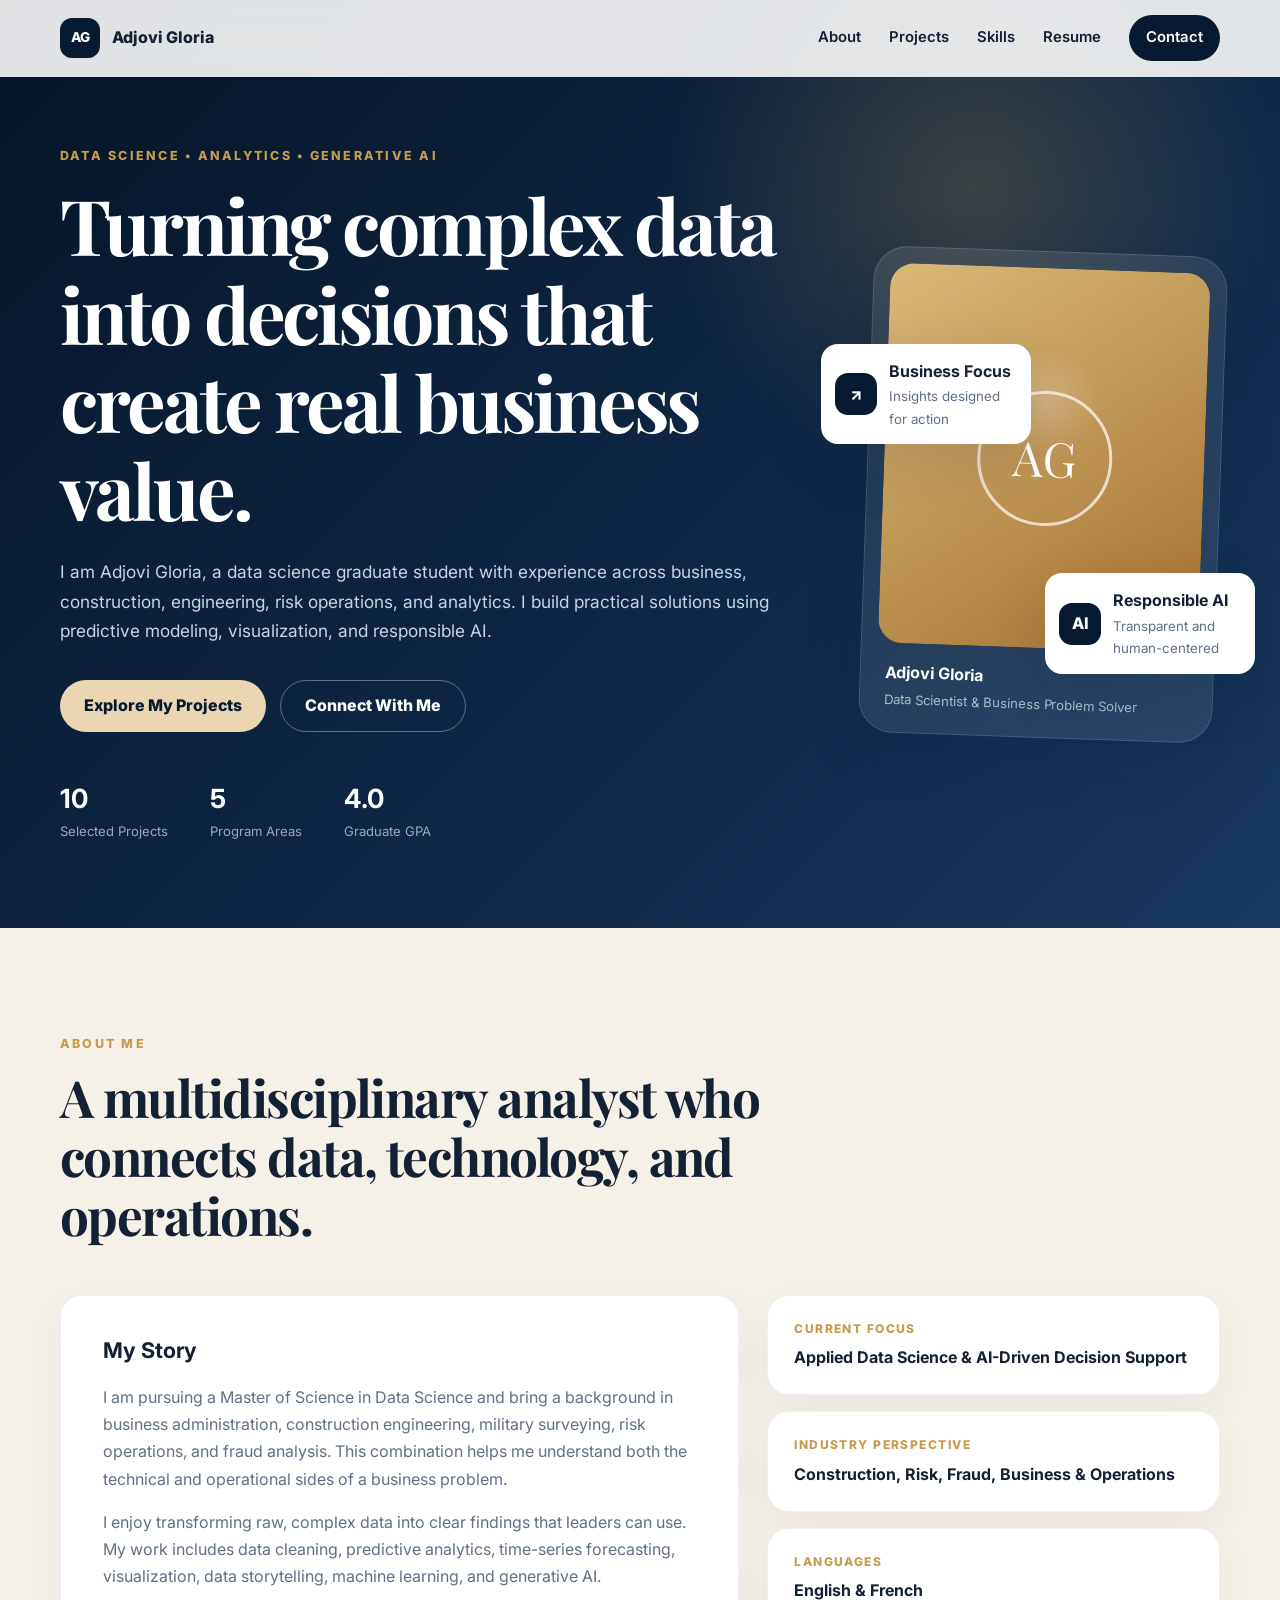
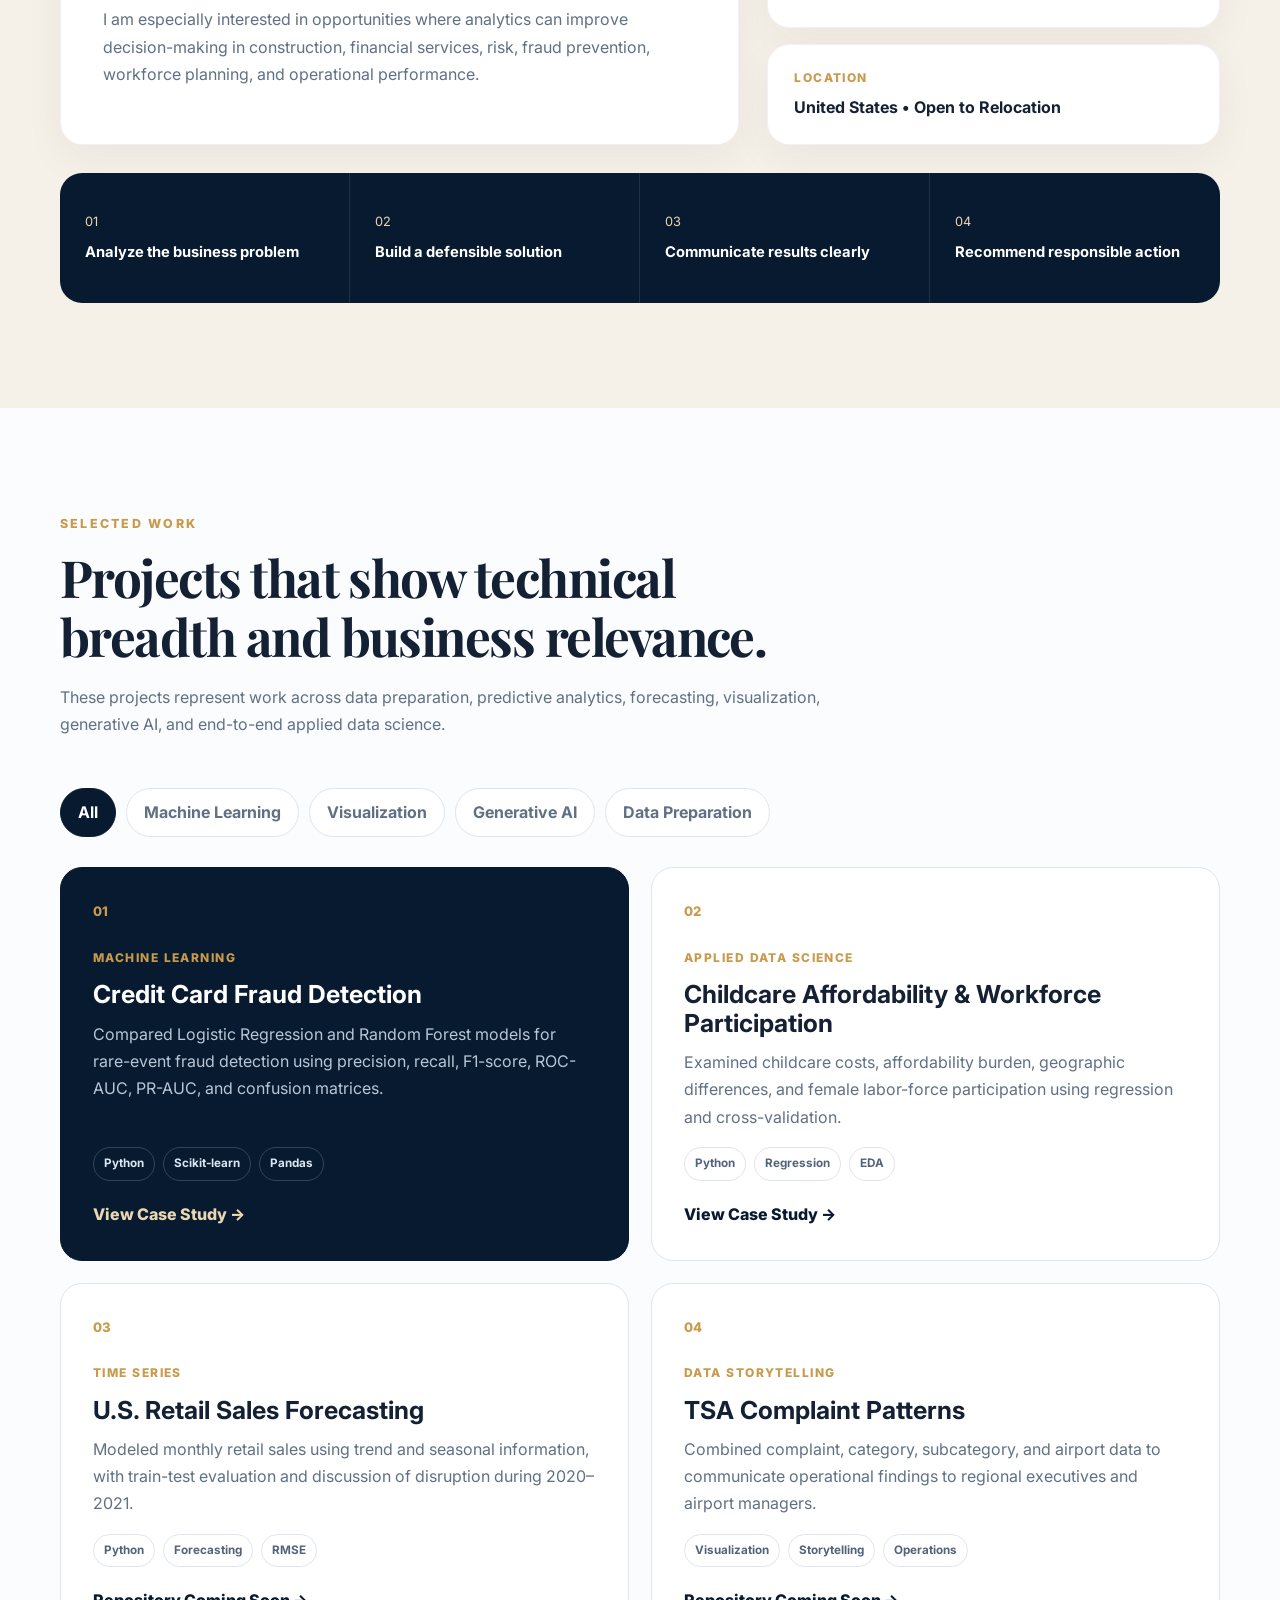
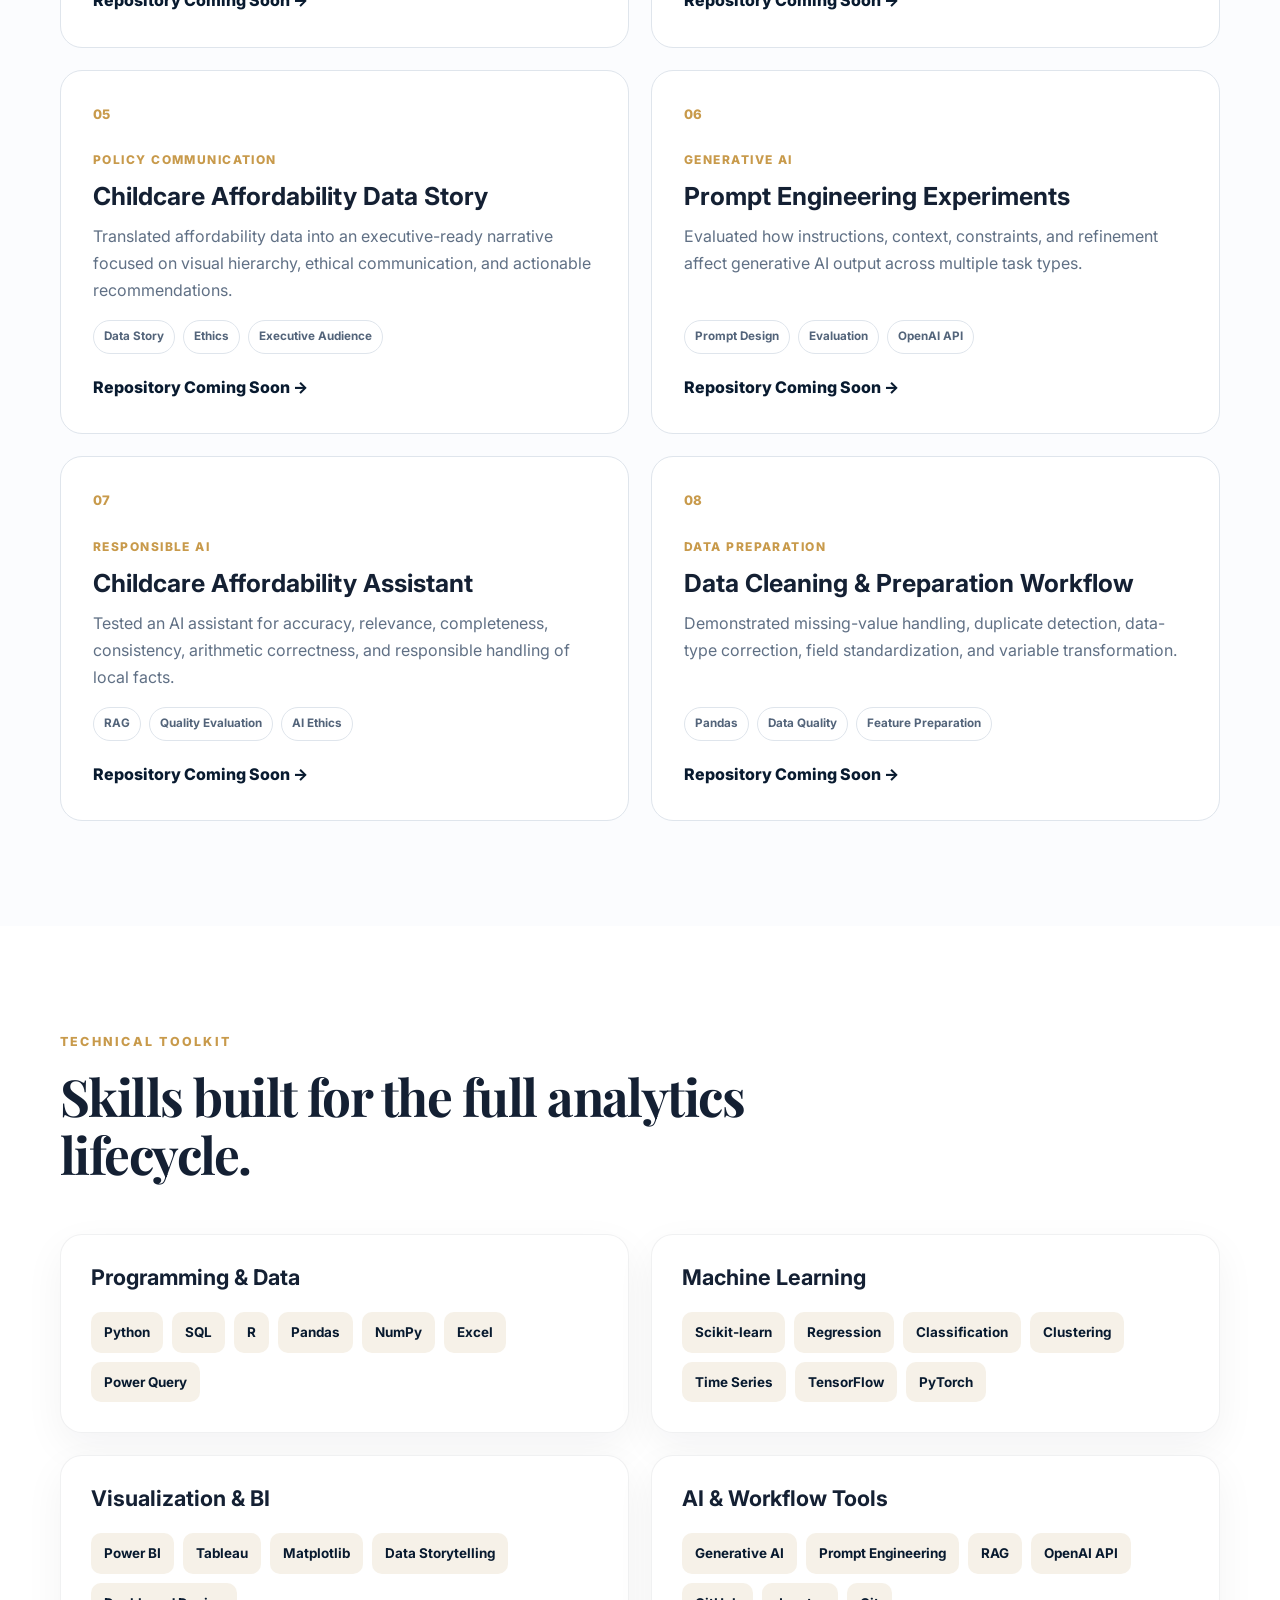
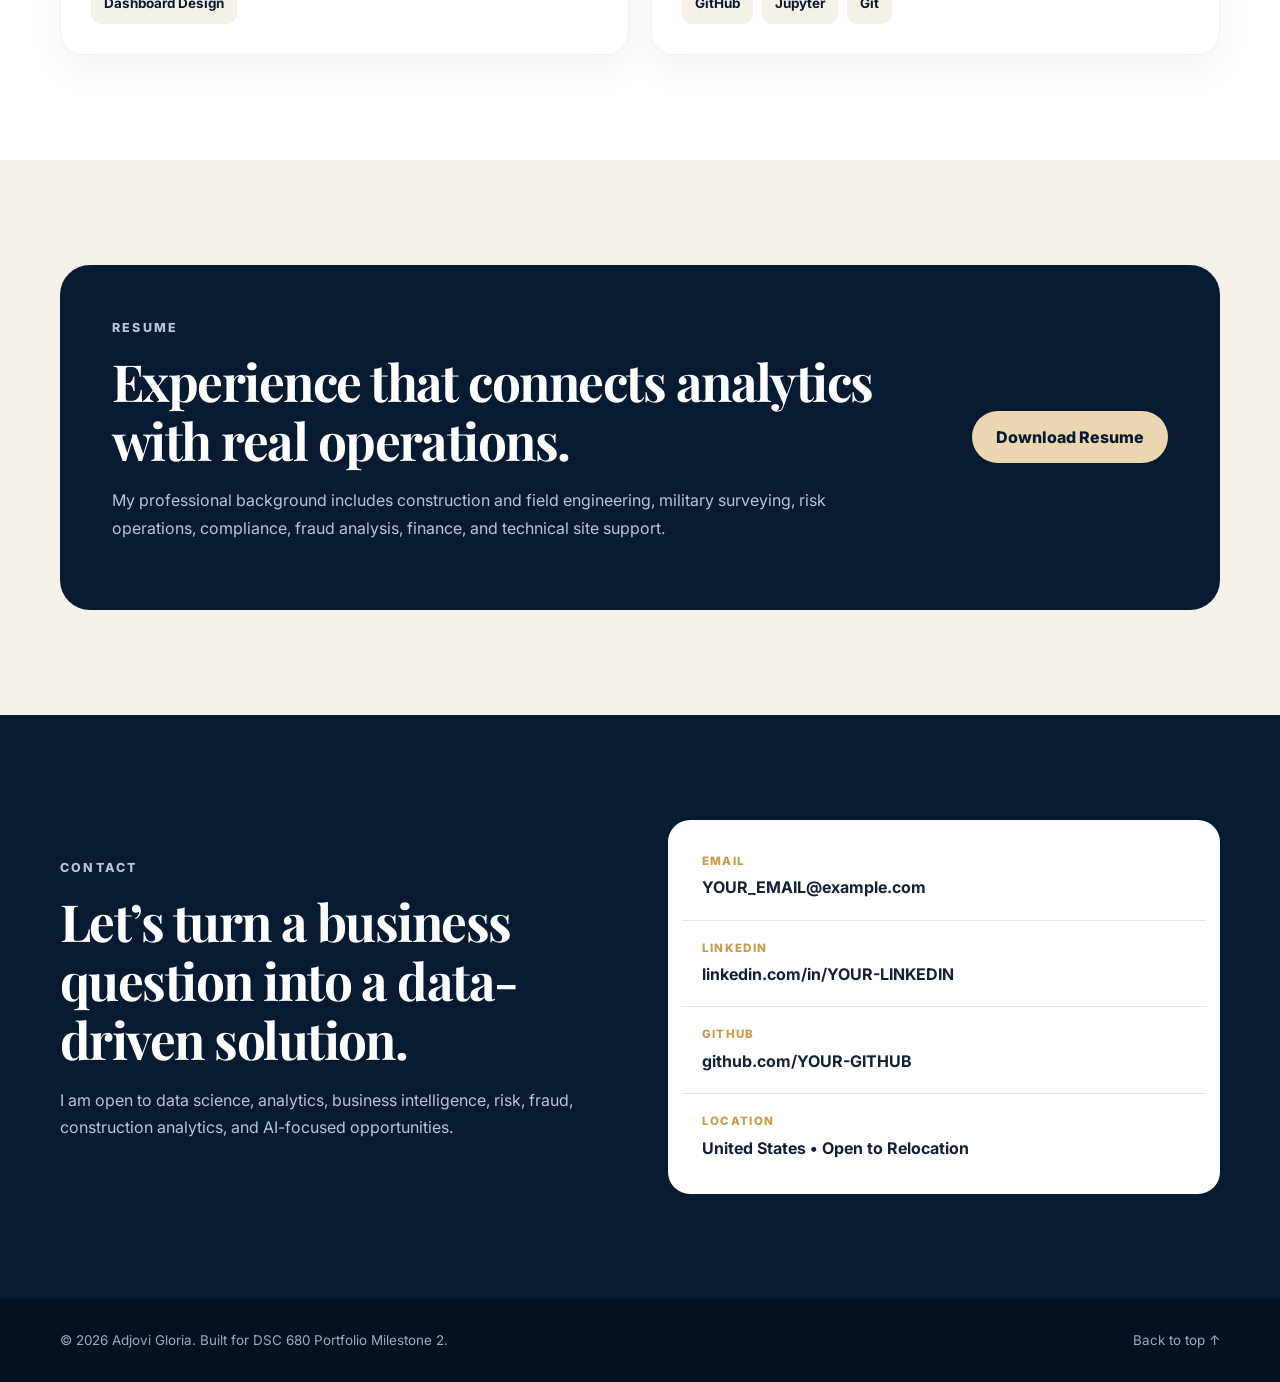
==== index.html @ 6426b91a "Add files via upload" ====
<!DOCTYPE html>
<html lang="en">
<head>
  <meta charset="UTF-8" />
  <meta name="viewport" content="width=device-width, initial-scale=1.0" />
  <meta name="description" content="Adjovi Gloria's data science portfolio featuring predictive analytics, visualization, generative AI, and business-focused data projects." />
  <title>Adjovi Gloria | Data Science Portfolio</title>
  <link rel="preconnect" href="https://fonts.googleapis.com">
  <link rel="preconnect" href="https://fonts.gstatic.com" crossorigin>
  <link href="https://fonts.googleapis.com/css2?family=Inter:wght@400;500;600;700;800&family=Playfair+Display:wght@700&display=swap" rel="stylesheet">
  <link rel="stylesheet" href="style.css" />
</head>
<body>
  <header class="site-header">
    <nav class="nav container" aria-label="Main navigation">
      <a class="brand" href="#home" aria-label="Go to home">
        <span class="brand-mark">AG</span>
        <span>Adjovi Gloria</span>
      </a>

      <button class="menu-toggle" aria-label="Open navigation menu" aria-expanded="false">
        <span></span><span></span><span></span>
      </button>

      <div class="nav-links">
        <a href="#about">About</a>
        <a href="#projects">Projects</a>
        <a href="#skills">Skills</a>
        <a href="#resume">Resume</a>
        <a href="#contact" class="nav-cta">Contact</a>
      </div>
    </nav>
  </header>

  <main>
    <section id="home" class="hero">
      <div class="hero-grid container">
        <div class="hero-copy reveal">
          <p class="eyebrow">DATA SCIENCE • ANALYTICS • GENERATIVE AI</p>
          <h1>Turning complex data into decisions that create real business value.</h1>
          <p class="hero-text">
            I am Adjovi Gloria, a data science graduate student with experience across
            business, construction, engineering, risk operations, and analytics. I build
            practical solutions using predictive modeling, visualization, and responsible AI.
          </p>
          <div class="hero-actions">
            <a class="button primary" href="#projects">Explore My Projects</a>
            <a class="button secondary" href="#contact">Connect With Me</a>
          </div>
          <div class="hero-stats" aria-label="Portfolio highlights">
            <div><strong>10</strong><span>Selected Projects</span></div>
            <div><strong>5</strong><span>Program Areas</span></div>
            <div><strong>4.0</strong><span>Graduate GPA</span></div>
          </div>
        </div>

        <div class="hero-visual reveal">
          <div class="portrait-card">
            <div class="portrait-placeholder" role="img" aria-label="Professional portrait placeholder for Adjovi Gloria">
              <span>AG</span>
            </div>
            <div class="portrait-label">
              <strong>Adjovi Gloria</strong>
              <span>Data Scientist & Business Problem Solver</span>
            </div>
          </div>
          <div class="floating-card card-one">
            <span class="mini-icon">↗</span>
            <div><strong>Business Focus</strong><small>Insights designed for action</small></div>
          </div>
          <div class="floating-card card-two">
            <span class="mini-icon">AI</span>
            <div><strong>Responsible AI</strong><small>Transparent and human-centered</small></div>
          </div>
        </div>
      </div>
    </section>

    <section id="about" class="section about-section">
      <div class="container">
        <div class="section-heading reveal">
          <p class="eyebrow">ABOUT ME</p>
          <h2>A multidisciplinary analyst who connects data, technology, and operations.</h2>
        </div>

        <div class="about-grid">
          <article class="about-card reveal">
            <h3>My Story</h3>
            <p>
              I am pursuing a Master of Science in Data Science and bring a background in
              business administration, construction engineering, military surveying, risk
              operations, and fraud analysis. This combination helps me understand both the
              technical and operational sides of a business problem.
            </p>
            <p>
              I enjoy transforming raw, complex data into clear findings that leaders can use.
              My work includes data cleaning, predictive analytics, time-series forecasting,
              visualization, data storytelling, machine learning, and generative AI.
            </p>
            <p>
              I am especially interested in opportunities where analytics can improve
              decision-making in construction, financial services, risk, fraud prevention,
              workforce planning, and operational performance.
            </p>
          </article>

          <div class="about-side reveal">
            <div class="info-card">
              <span>Current Focus</span>
              <strong>Applied Data Science & AI-Driven Decision Support</strong>
            </div>
            <div class="info-card">
              <span>Industry Perspective</span>
              <strong>Construction, Risk, Fraud, Business & Operations</strong>
            </div>
            <div class="info-card">
              <span>Languages</span>
              <strong>English & French</strong>
            </div>
            <div class="info-card">
              <span>Location</span>
              <strong>United States • Open to Relocation</strong>
            </div>
          </div>
        </div>

        <div class="value-strip reveal">
          <div><span>01</span><strong>Analyze the business problem</strong></div>
          <div><span>02</span><strong>Build a defensible solution</strong></div>
          <div><span>03</span><strong>Communicate results clearly</strong></div>
          <div><span>04</span><strong>Recommend responsible action</strong></div>
        </div>
      </div>
    </section>

    <section id="projects" class="section projects-section">
      <div class="container">
        <div class="section-heading reveal">
          <p class="eyebrow">SELECTED WORK</p>
          <h2>Projects that show technical breadth and business relevance.</h2>
          <p>
            These projects represent work across data preparation, predictive analytics,
            forecasting, visualization, generative AI, and end-to-end applied data science.
          </p>
        </div>

        <div class="filter-row reveal" role="group" aria-label="Project filters">
          <button class="filter active" data-filter="all">All</button>
          <button class="filter" data-filter="machine-learning">Machine Learning</button>
          <button class="filter" data-filter="visualization">Visualization</button>
          <button class="filter" data-filter="ai">Generative AI</button>
          <button class="filter" data-filter="data-prep">Data Preparation</button>
        </div>

        <div class="project-grid">
          <article class="project-card featured reveal" data-category="machine-learning">
            <div class="project-number">01</div>
            <div class="project-content">
              <span class="project-tag">Machine Learning</span>
              <h3>Credit Card Fraud Detection</h3>
              <p>
                Compared Logistic Regression and Random Forest models for rare-event fraud
                detection using precision, recall, F1-score, ROC-AUC, PR-AUC, and confusion matrices.
              </p>
              <div class="tech-list"><span>Python</span><span>Scikit-learn</span><span>Pandas</span></div>
              <a href="projects/fraud-detection.html">View Case Study <span>→</span></a>
            </div>
          </article>

          <article class="project-card reveal" data-category="machine-learning visualization">
            <div class="project-number">02</div>
            <div class="project-content">
              <span class="project-tag">Applied Data Science</span>
              <h3>Childcare Affordability & Workforce Participation</h3>
              <p>
                Examined childcare costs, affordability burden, geographic differences, and
                female labor-force participation using regression and cross-validation.
              </p>
              <div class="tech-list"><span>Python</span><span>Regression</span><span>EDA</span></div>
              <a href="projects/childcare-affordability.html">View Case Study <span>→</span></a>
            </div>
          </article>

          <article class="project-card reveal" data-category="machine-learning">
            <div class="project-number">03</div>
            <div class="project-content">
              <span class="project-tag">Time Series</span>
              <h3>U.S. Retail Sales Forecasting</h3>
              <p>
                Modeled monthly retail sales using trend and seasonal information, with
                train-test evaluation and discussion of disruption during 2020–2021.
              </p>
              <div class="tech-list"><span>Python</span><span>Forecasting</span><span>RMSE</span></div>
              <a href="#" aria-label="Retail sales forecasting project link placeholder">Repository Coming Soon <span>→</span></a>
            </div>
          </article>

          <article class="project-card reveal" data-category="visualization">
            <div class="project-number">04</div>
            <div class="project-content">
              <span class="project-tag">Data Storytelling</span>
              <h3>TSA Complaint Patterns</h3>
              <p>
                Combined complaint, category, subcategory, and airport data to communicate
                operational findings to regional executives and airport managers.
              </p>
              <div class="tech-list"><span>Visualization</span><span>Storytelling</span><span>Operations</span></div>
              <a href="#" aria-label="TSA complaint project link placeholder">Repository Coming Soon <span>→</span></a>
            </div>
          </article>

          <article class="project-card reveal" data-category="visualization">
            <div class="project-number">05</div>
            <div class="project-content">
              <span class="project-tag">Policy Communication</span>
              <h3>Childcare Affordability Data Story</h3>
              <p>
                Translated affordability data into an executive-ready narrative focused on
                visual hierarchy, ethical communication, and actionable recommendations.
              </p>
              <div class="tech-list"><span>Data Story</span><span>Ethics</span><span>Executive Audience</span></div>
              <a href="#" aria-label="Childcare data story project link placeholder">Repository Coming Soon <span>→</span></a>
            </div>
          </article>

          <article class="project-card reveal" data-category="ai">
            <div class="project-number">06</div>
            <div class="project-content">
              <span class="project-tag">Generative AI</span>
              <h3>Prompt Engineering Experiments</h3>
              <p>
                Evaluated how instructions, context, constraints, and refinement affect
                generative AI output across multiple task types.
              </p>
              <div class="tech-list"><span>Prompt Design</span><span>Evaluation</span><span>OpenAI API</span></div>
              <a href="#" aria-label="Prompt engineering project link placeholder">Repository Coming Soon <span>→</span></a>
            </div>
          </article>

          <article class="project-card reveal" data-category="ai">
            <div class="project-number">07</div>
            <div class="project-content">
              <span class="project-tag">Responsible AI</span>
              <h3>Childcare Affordability Assistant</h3>
              <p>
                Tested an AI assistant for accuracy, relevance, completeness, consistency,
                arithmetic correctness, and responsible handling of local facts.
              </p>
              <div class="tech-list"><span>RAG</span><span>Quality Evaluation</span><span>AI Ethics</span></div>
              <a href="#" aria-label="AI assistant project link placeholder">Repository Coming Soon <span>→</span></a>
            </div>
          </article>

          <article class="project-card reveal" data-category="data-prep">
            <div class="project-number">08</div>
            <div class="project-content">
              <span class="project-tag">Data Preparation</span>
              <h3>Data Cleaning & Preparation Workflow</h3>
              <p>
                Demonstrated missing-value handling, duplicate detection, data-type correction,
                field standardization, and variable transformation.
              </p>
              <div class="tech-list"><span>Pandas</span><span>Data Quality</span><span>Feature Preparation</span></div>
              <a href="#" aria-label="Data cleaning project link placeholder">Repository Coming Soon <span>→</span></a>
            </div>
          </article>
        </div>
      </div>
    </section>

    <section id="skills" class="section skills-section">
      <div class="container">
        <div class="section-heading reveal">
          <p class="eyebrow">TECHNICAL TOOLKIT</p>
          <h2>Skills built for the full analytics lifecycle.</h2>
        </div>

        <div class="skills-grid">
          <article class="skill-card reveal">
            <h3>Programming & Data</h3>
            <div class="skill-tags">
              <span>Python</span><span>SQL</span><span>R</span><span>Pandas</span>
              <span>NumPy</span><span>Excel</span><span>Power Query</span>
            </div>
          </article>
          <article class="skill-card reveal">
            <h3>Machine Learning</h3>
            <div class="skill-tags">
              <span>Scikit-learn</span><span>Regression</span><span>Classification</span>
              <span>Clustering</span><span>Time Series</span><span>TensorFlow</span><span>PyTorch</span>
            </div>
          </article>
          <article class="skill-card reveal">
            <h3>Visualization & BI</h3>
            <div class="skill-tags">
              <span>Power BI</span><span>Tableau</span><span>Matplotlib</span>
              <span>Data Storytelling</span><span>Dashboard Design</span>
            </div>
          </article>
          <article class="skill-card reveal">
            <h3>AI & Workflow Tools</h3>
            <div class="skill-tags">
              <span>Generative AI</span><span>Prompt Engineering</span><span>RAG</span>
              <span>OpenAI API</span><span>GitHub</span><span>Jupyter</span><span>Git</span>
            </div>
          </article>
        </div>
      </div>
    </section>

    <section id="resume" class="section resume-section">
      <div class="container resume-box reveal">
        <div>
          <p class="eyebrow">RESUME</p>
          <h2>Experience that connects analytics with real operations.</h2>
          <p>
            My professional background includes construction and field engineering, military
            surveying, risk operations, compliance, fraud analysis, finance, and technical site support.
          </p>
        </div>
        <a class="button primary" href="assets/Adjovi-Gloria-Resume.pdf" download>
          Download Resume
        </a>
      </div>
    </section>

    <section id="contact" class="section contact-section">
      <div class="container contact-grid">
        <div class="contact-copy reveal">
          <p class="eyebrow">CONTACT</p>
          <h2>Let’s turn a business question into a data-driven solution.</h2>
          <p>
            I am open to data science, analytics, business intelligence, risk, fraud,
            construction analytics, and AI-focused opportunities.
          </p>
        </div>

        <div class="contact-card reveal">
          <a href="mailto:YOUR_EMAIL@example.com">
            <span>Email</span>
            <strong>YOUR_EMAIL@example.com</strong>
          </a>
          <a href="https://www.linkedin.com/in/YOUR-LINKEDIN" target="_blank" rel="noopener">
            <span>LinkedIn</span>
            <strong>linkedin.com/in/YOUR-LINKEDIN</strong>
          </a>
          <a href="https://github.com/YOUR-GITHUB" target="_blank" rel="noopener">
            <span>GitHub</span>
            <strong>github.com/YOUR-GITHUB</strong>
          </a>
          <div>
            <span>Location</span>
            <strong>United States • Open to Relocation</strong>
          </div>
        </div>
      </div>
    </section>
  </main>

  <footer>
    <div class="container footer-content">
      <p>© <span id="year"></span> Adjovi Gloria. Built for DSC 680 Portfolio Milestone 2.</p>
      <a href="#home">Back to top ↑</a>
    </div>
  </footer>

  <script src="script.js"></script>
</body>
</html>
---- style.css ----
:root {
  --navy: #081a2f;
  --navy-2: #102b4c;
  --cream: #f6f1e8;
  --white: #ffffff;
  --ink: #142033;
  --muted: #607085;
  --gold: #c89a4b;
  --gold-light: #ead7b2;
  --line: #dfe5ec;
  --shadow: 0 20px 60px rgba(8, 26, 47, 0.12);
  --radius: 22px;
}

* { box-sizing: border-box; }
html { scroll-behavior: smooth; }
body {
  margin: 0;
  font-family: "Inter", sans-serif;
  color: var(--ink);
  background: var(--white);
  line-height: 1.7;
}
a { color: inherit; text-decoration: none; }
button { font: inherit; }
img { max-width: 100%; }
.container { width: min(1160px, calc(100% - 40px)); margin: 0 auto; }
.section { padding: 105px 0; }
.eyebrow {
  margin: 0 0 14px;
  color: var(--gold);
  font-size: .78rem;
  font-weight: 800;
  letter-spacing: .18em;
}
h1, h2, h3 { margin-top: 0; line-height: 1.15; }
h1 {
  max-width: 850px;
  margin-bottom: 24px;
  font-family: "Playfair Display", serif;
  font-size: clamp(3rem, 6vw, 5.4rem);
  letter-spacing: -.04em;
}
h2 {
  max-width: 800px;
  margin-bottom: 18px;
  font-family: "Playfair Display", serif;
  font-size: clamp(2.25rem, 4vw, 3.75rem);
  letter-spacing: -.03em;
}
h3 { font-size: 1.35rem; }
p { color: var(--muted); }
.site-header {
  position: fixed;
  z-index: 100;
  top: 0;
  width: 100%;
  background: rgba(255,255,255,.88);
  border-bottom: 1px solid rgba(223,229,236,.75);
  backdrop-filter: blur(16px);
}
.nav { min-height: 76px; display: flex; align-items: center; justify-content: space-between; }
.brand { display: flex; align-items: center; gap: 12px; font-weight: 800; }
.brand-mark {
  display: grid; place-items: center; width: 40px; height: 40px;
  color: white; background: var(--navy); border-radius: 12px; font-size: .85rem;
}
.nav-links { display: flex; align-items: center; gap: 28px; font-weight: 600; font-size: .93rem; }
.nav-links a:hover { color: var(--gold); }
.nav-cta { padding: 10px 17px; color: white !important; background: var(--navy); border-radius: 999px; }
.menu-toggle { display: none; border: 0; background: transparent; cursor: pointer; }
.menu-toggle span { display:block; width:24px; height:2px; margin:5px; background:var(--navy); }

.hero {
  min-height: 100vh;
  padding: 145px 0 85px;
  color: white;
  background:
    radial-gradient(circle at 76% 20%, rgba(200,154,75,.24), transparent 25%),
    linear-gradient(135deg, #061527 0%, #102b4c 70%, #19395f 100%);
  display: flex; align-items: center; overflow: hidden;
}
.hero-grid { display: grid; grid-template-columns: 1.35fr .65fr; gap: 70px; align-items: center; }
.hero h1 { color: white; }
.hero-text { max-width: 720px; color: #c9d4e3; font-size: 1.08rem; }
.hero-actions { display: flex; gap: 14px; margin: 34px 0 44px; flex-wrap: wrap; }
.button {
  display: inline-flex; align-items: center; justify-content: center;
  min-height: 52px; padding: 0 24px; border-radius: 999px; font-weight: 800;
  transition: transform .2s ease, box-shadow .2s ease;
}
.button:hover { transform: translateY(-2px); box-shadow: 0 12px 30px rgba(0,0,0,.18); }
.button.primary { color: var(--navy); background: var(--gold-light); }
.button.secondary { color: white; border: 1px solid rgba(255,255,255,.34); }
.hero-stats { display: flex; gap: 42px; flex-wrap: wrap; }
.hero-stats div { display: grid; }
.hero-stats strong { font-size: 1.65rem; color: white; }
.hero-stats span { color: #98a9bd; font-size: .82rem; }
.hero-visual { position: relative; min-height: 490px; display: grid; place-items: center; }
.portrait-card {
  width: min(370px, 100%); padding: 16px; background: rgba(255,255,255,.09);
  border: 1px solid rgba(255,255,255,.14); border-radius: 34px; box-shadow: var(--shadow);
  transform: rotate(2deg);
}
.portrait-placeholder {
  height: 380px; display: grid; place-items: center; border-radius: 24px;
  background:
    radial-gradient(circle at 50% 35%, rgba(255,255,255,.22), transparent 18%),
    linear-gradient(145deg, #d9b977, #a47131);
}
.portrait-placeholder span {
  display: grid; place-items: center; width: 135px; height: 135px;
  border: 3px solid rgba(255,255,255,.7); border-radius: 50%;
  font-family: "Playfair Display"; font-size: 3rem; color: white;
}
.portrait-label { display: grid; gap: 2px; padding: 16px 8px 5px; }
.portrait-label span { color: #aebdce; font-size: .82rem; }
.floating-card {
  position: absolute; display: flex; gap: 12px; align-items: center;
  width: 210px; padding: 14px; color: var(--ink); background: white; border-radius: 17px;
  box-shadow: var(--shadow);
}
.floating-card div { display: grid; }
.floating-card small { color: var(--muted); }
.mini-icon {
  display: grid; place-items: center; min-width: 42px; height: 42px;
  color: white; background: var(--navy); border-radius: 13px; font-weight: 800;
}
.card-one { left: -45px; top: 95px; }
.card-two { right: -35px; bottom: 65px; }

.section-heading { margin-bottom: 50px; }
.section-heading > p:last-child { max-width: 760px; }
.about-section { background: var(--cream); }
.about-grid { display: grid; grid-template-columns: 1.2fr .8fr; gap: 28px; }
.about-card, .info-card, .skill-card {
  background: white; border: 1px solid rgba(8,26,47,.06); border-radius: var(--radius); box-shadow: 0 14px 40px rgba(8,26,47,.05);
}
.about-card { padding: 42px; }
.about-card p:last-child { margin-bottom: 0; }
.about-side { display: grid; gap: 16px; }
.info-card { padding: 23px 26px; display: grid; gap: 5px; }
.info-card span { color: var(--gold); font-size: .75rem; font-weight: 800; letter-spacing: .12em; text-transform: uppercase; }
.value-strip {
  margin-top: 28px; display: grid; grid-template-columns: repeat(4,1fr);
  overflow: hidden; background: var(--navy); border-radius: var(--radius);
}
.value-strip div { min-height: 130px; padding: 25px; display: grid; align-content: center; gap: 8px; border-right: 1px solid rgba(255,255,255,.1); }
.value-strip div:last-child { border: 0; }
.value-strip span { color: var(--gold-light); font-size: .8rem; }
.value-strip strong { color: white; font-size: .92rem; }

.projects-section { background: #fbfcfe; }
.filter-row { display: flex; gap: 10px; flex-wrap: wrap; margin-bottom: 30px; }
.filter {
  padding: 10px 17px; color: var(--muted); background: white; border: 1px solid var(--line);
  border-radius: 999px; cursor: pointer; font-weight: 700;
}
.filter.active, .filter:hover { color: white; background: var(--navy); border-color: var(--navy); }
.project-grid { display: grid; grid-template-columns: repeat(2,1fr); gap: 22px; }
.project-card {
  min-height: 345px; padding: 32px; display: flex; flex-direction: column;
  background: white; border: 1px solid var(--line); border-radius: var(--radius);
  transition: transform .25s ease, box-shadow .25s ease;
}
.project-card:hover { transform: translateY(-6px); box-shadow: var(--shadow); }
.project-card.featured { color: white; background: var(--navy); border-color: var(--navy); }
.project-card.featured p { color: #b9c6d7; }
.project-card.featured .tech-list span { color: #dbe6f2; border-color: rgba(255,255,255,.18); }
.project-card.featured a { color: var(--gold-light); }
.project-number { margin-bottom: 25px; color: var(--gold); font-weight: 800; font-size: .82rem; }
.project-content { height: 100%; display: flex; flex-direction: column; }
.project-tag { color: var(--gold); font-size: .75rem; font-weight: 800; letter-spacing: .12em; text-transform: uppercase; }
.project-card h3 { margin: 12px 0 12px; font-size: 1.55rem; }
.project-card p { margin-top: 0; }
.tech-list { display: flex; gap: 8px; flex-wrap: wrap; margin: auto 0 20px; }
.tech-list span { padding: 6px 10px; color: #53647a; border: 1px solid var(--line); border-radius: 999px; font-size: .73rem; font-weight: 700; }
.project-card a { color: var(--navy); font-weight: 800; }
.project-card[hidden] { display: none; }

.skills-section { background: white; }
.skills-grid { display: grid; grid-template-columns: repeat(2,1fr); gap: 22px; }
.skill-card { padding: 30px; }
.skill-tags { display: flex; flex-wrap: wrap; gap: 9px; }
.skill-tags span { padding: 9px 13px; color: var(--navy); background: var(--cream); border-radius: 10px; font-size: .84rem; font-weight: 700; }

.resume-section { background: var(--cream); }
.resume-box {
  padding: 52px; display: grid; grid-template-columns: 1fr auto; gap: 35px;
  align-items: center; color: white; background: var(--navy); border-radius: 30px;
}
.resume-box h2 { color: white; }
.resume-box p { max-width: 750px; color: #b8c5d4; }
.resume-box .button { white-space: nowrap; }

.contact-section { background: var(--navy); }
.contact-grid { display: grid; grid-template-columns: 1fr 1fr; gap: 55px; align-items: center; }
.contact-copy h2 { color: white; }
.contact-copy p { color: #b8c5d4; }
.contact-card { padding: 14px; background: white; border-radius: var(--radius); }
.contact-card a, .contact-card > div {
  padding: 18px 20px; display: grid; gap: 3px; border-bottom: 1px solid var(--line);
}
.contact-card > *:last-child { border-bottom: 0; }
.contact-card span { color: var(--gold); font-size: .72rem; font-weight: 800; letter-spacing: .12em; text-transform: uppercase; }
.contact-card strong { overflow-wrap: anywhere; }
.contact-card a:hover { background: #f7f9fc; border-radius: 12px; }

footer { padding: 30px 0; background: #051120; }
.footer-content { display: flex; justify-content: space-between; gap: 20px; align-items: center; }
footer p, footer a { margin: 0; color: #9cabbc; font-size: .84rem; }

.reveal { opacity: 0; transform: translateY(20px); transition: opacity .6s ease, transform .6s ease; }
.reveal.visible { opacity: 1; transform: translateY(0); }

@media (max-width: 900px) {
  .menu-toggle { display: block; }
  .nav-links {
    position: absolute; top: 76px; left: 20px; right: 20px; padding: 20px;
    display: none; flex-direction: column; align-items: stretch;
    background: white; border: 1px solid var(--line); border-radius: 18px; box-shadow: var(--shadow);
  }
  .nav-links.open { display: flex; }
  .hero-grid, .about-grid, .contact-grid, .resume-box { grid-template-columns: 1fr; }
  .hero { padding-top: 130px; }
  .hero-visual { min-height: 430px; }
  .project-grid, .skills-grid { grid-template-columns: 1fr; }
  .value-strip { grid-template-columns: repeat(2,1fr); }
  .resume-box { text-align: left; }
  .resume-box .button { justify-self: start; }
}

@media (max-width: 560px) {
  .container { width: min(100% - 28px, 1160px); }
  .section { padding: 78px 0; }
  h1 { font-size: 2.75rem; }
  h2 { font-size: 2.25rem; }
  .hero-stats { gap: 22px; }
  .hero-visual { min-height: 370px; }
  .portrait-placeholder { height: 300px; }
  .floating-card { width: 185px; padding: 10px; font-size: .82rem; }
  .card-one { left: -5px; top: 80px; }
  .card-two { right: -3px; bottom: 30px; }
  .value-strip { grid-template-columns: 1fr; }
  .value-strip div { min-height: 95px; border-right: 0; border-bottom: 1px solid rgba(255,255,255,.1); }
  .about-card, .project-card, .skill-card { padding: 25px; }
  .resume-box { padding: 30px; }
  .footer-content { align-items: flex-start; flex-direction: column; }
}
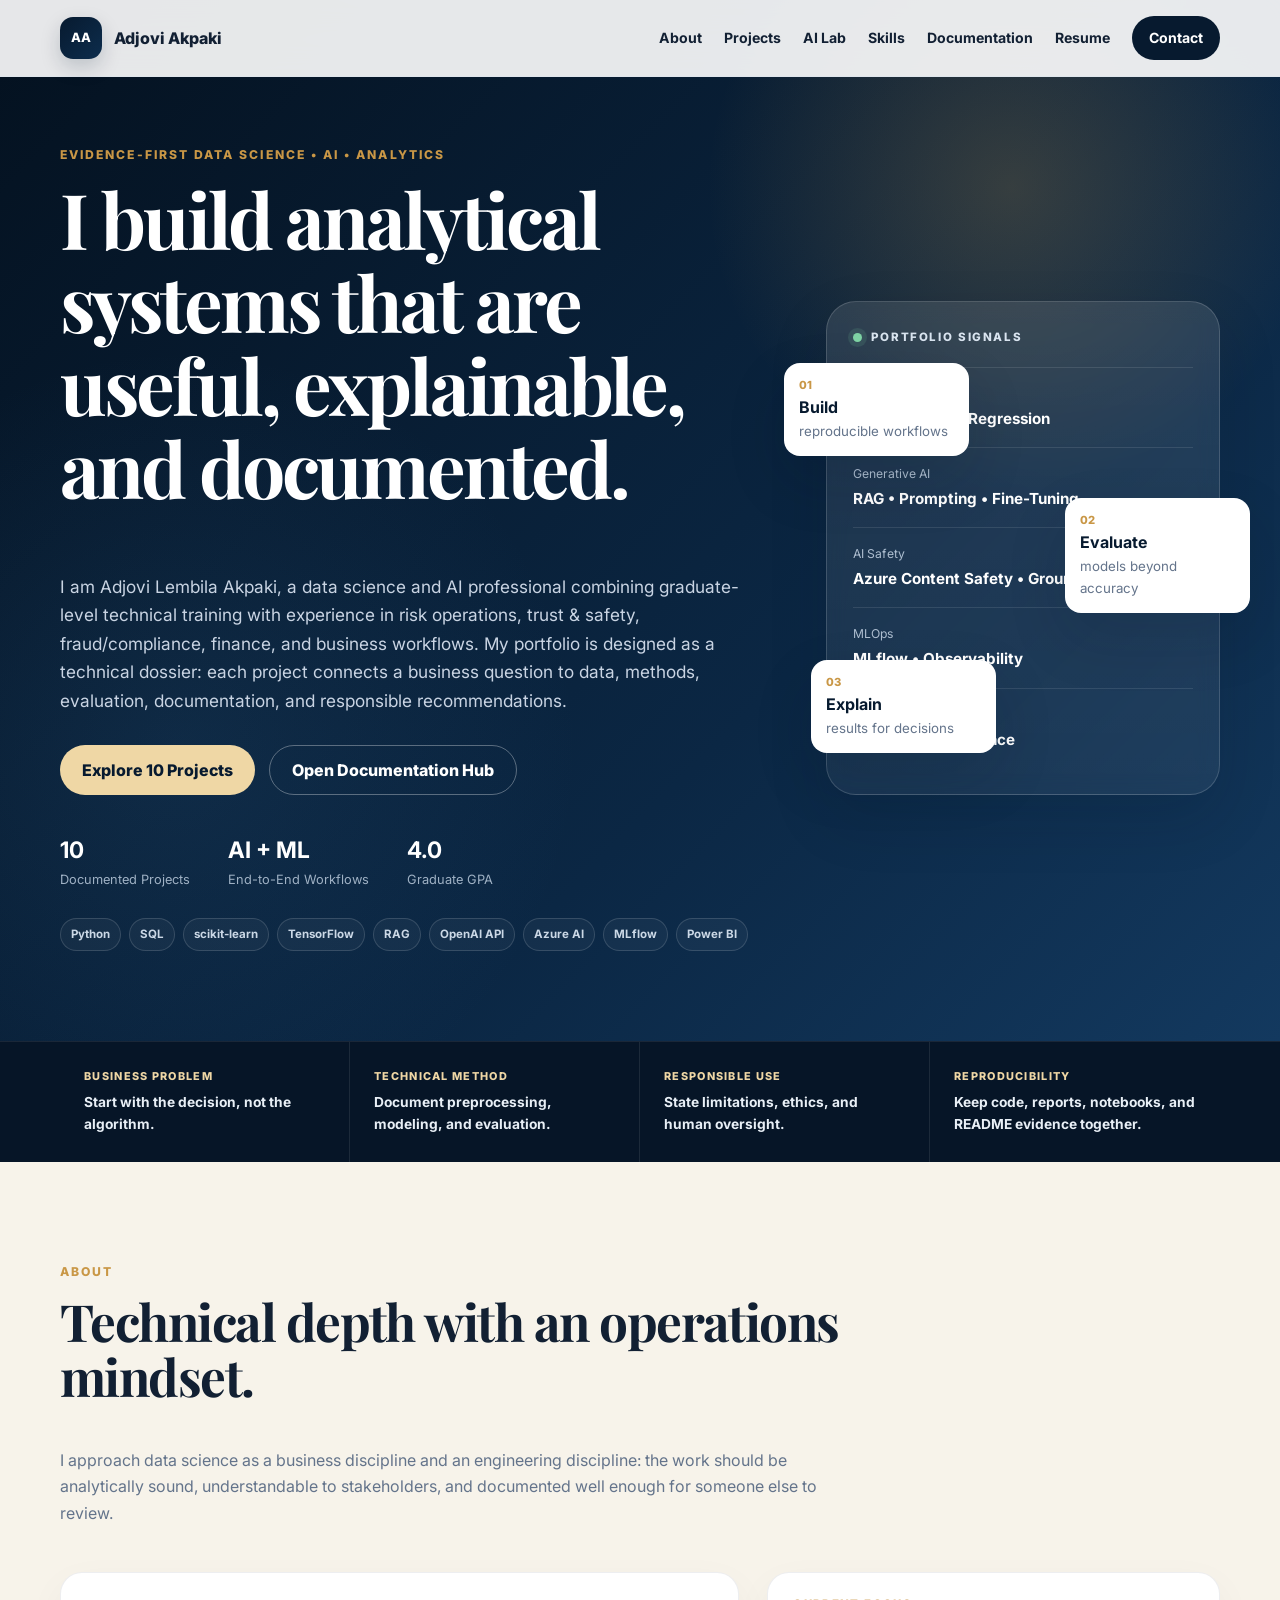
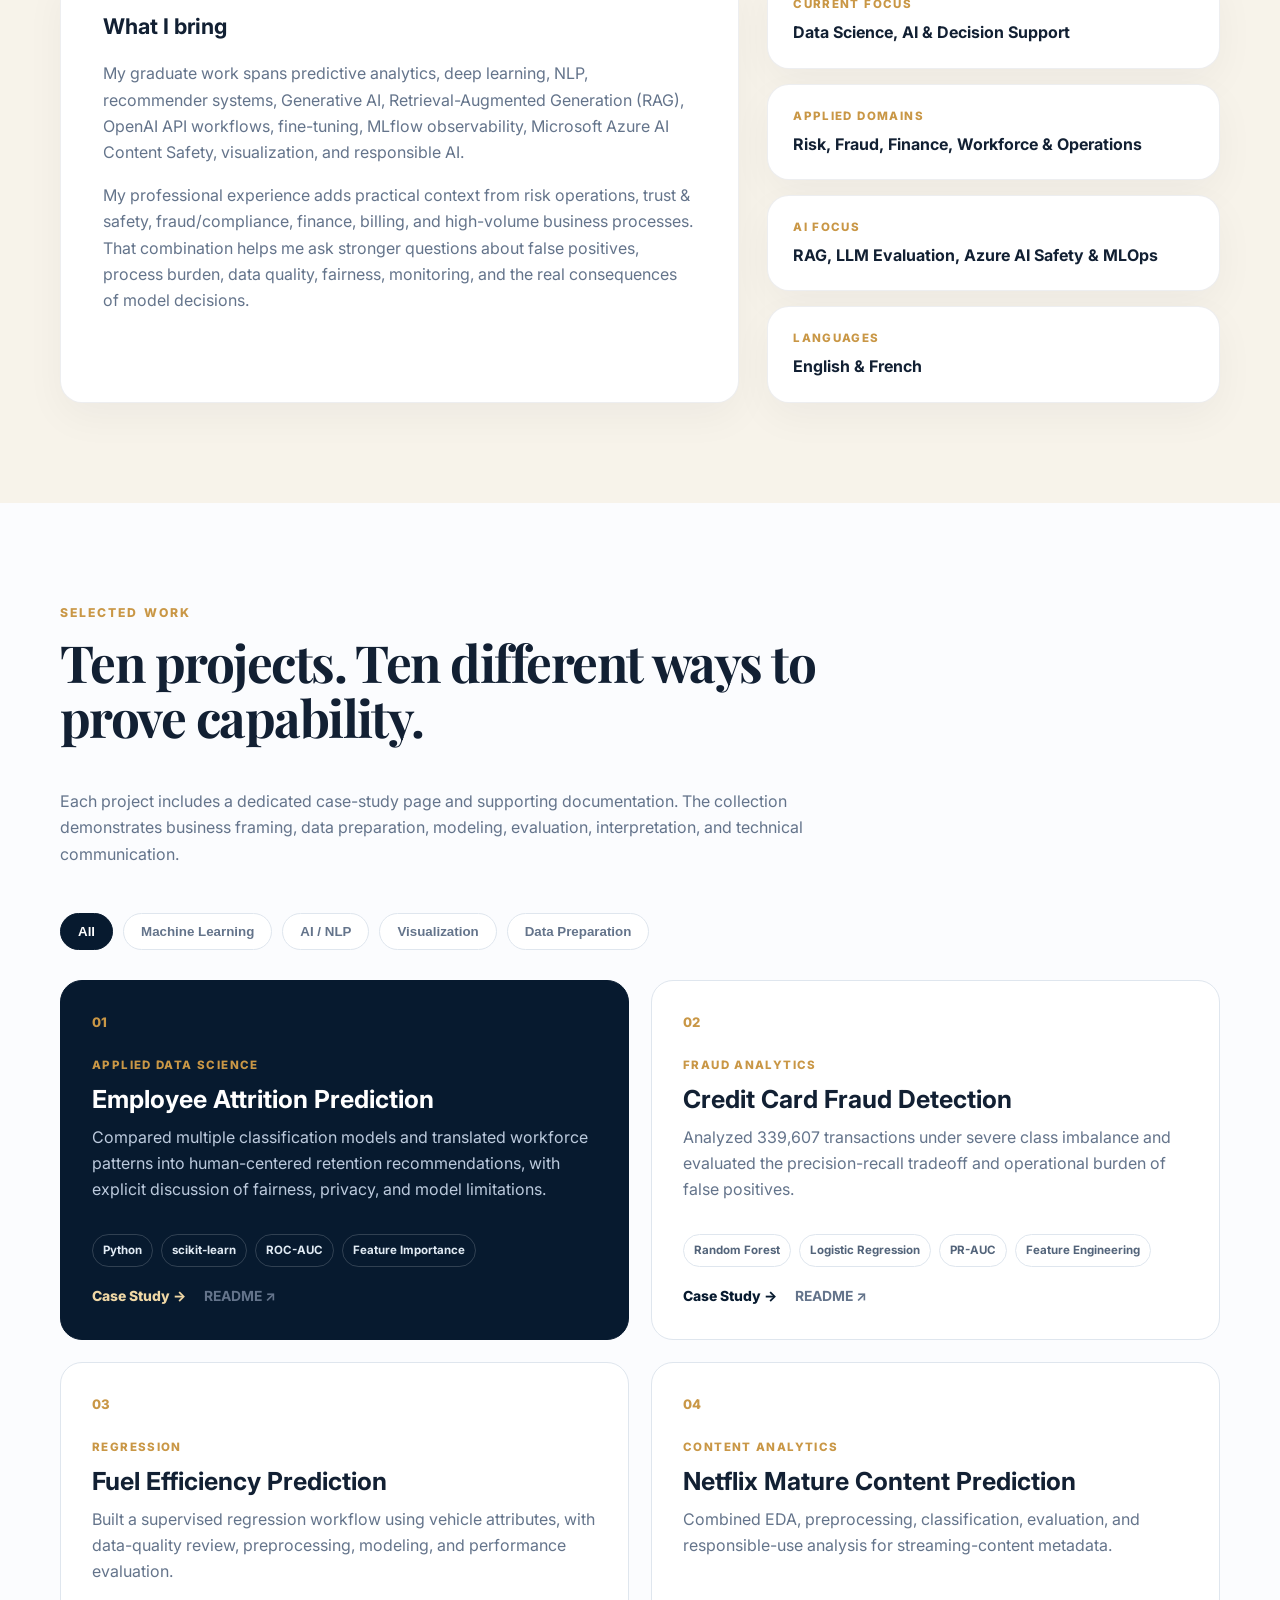
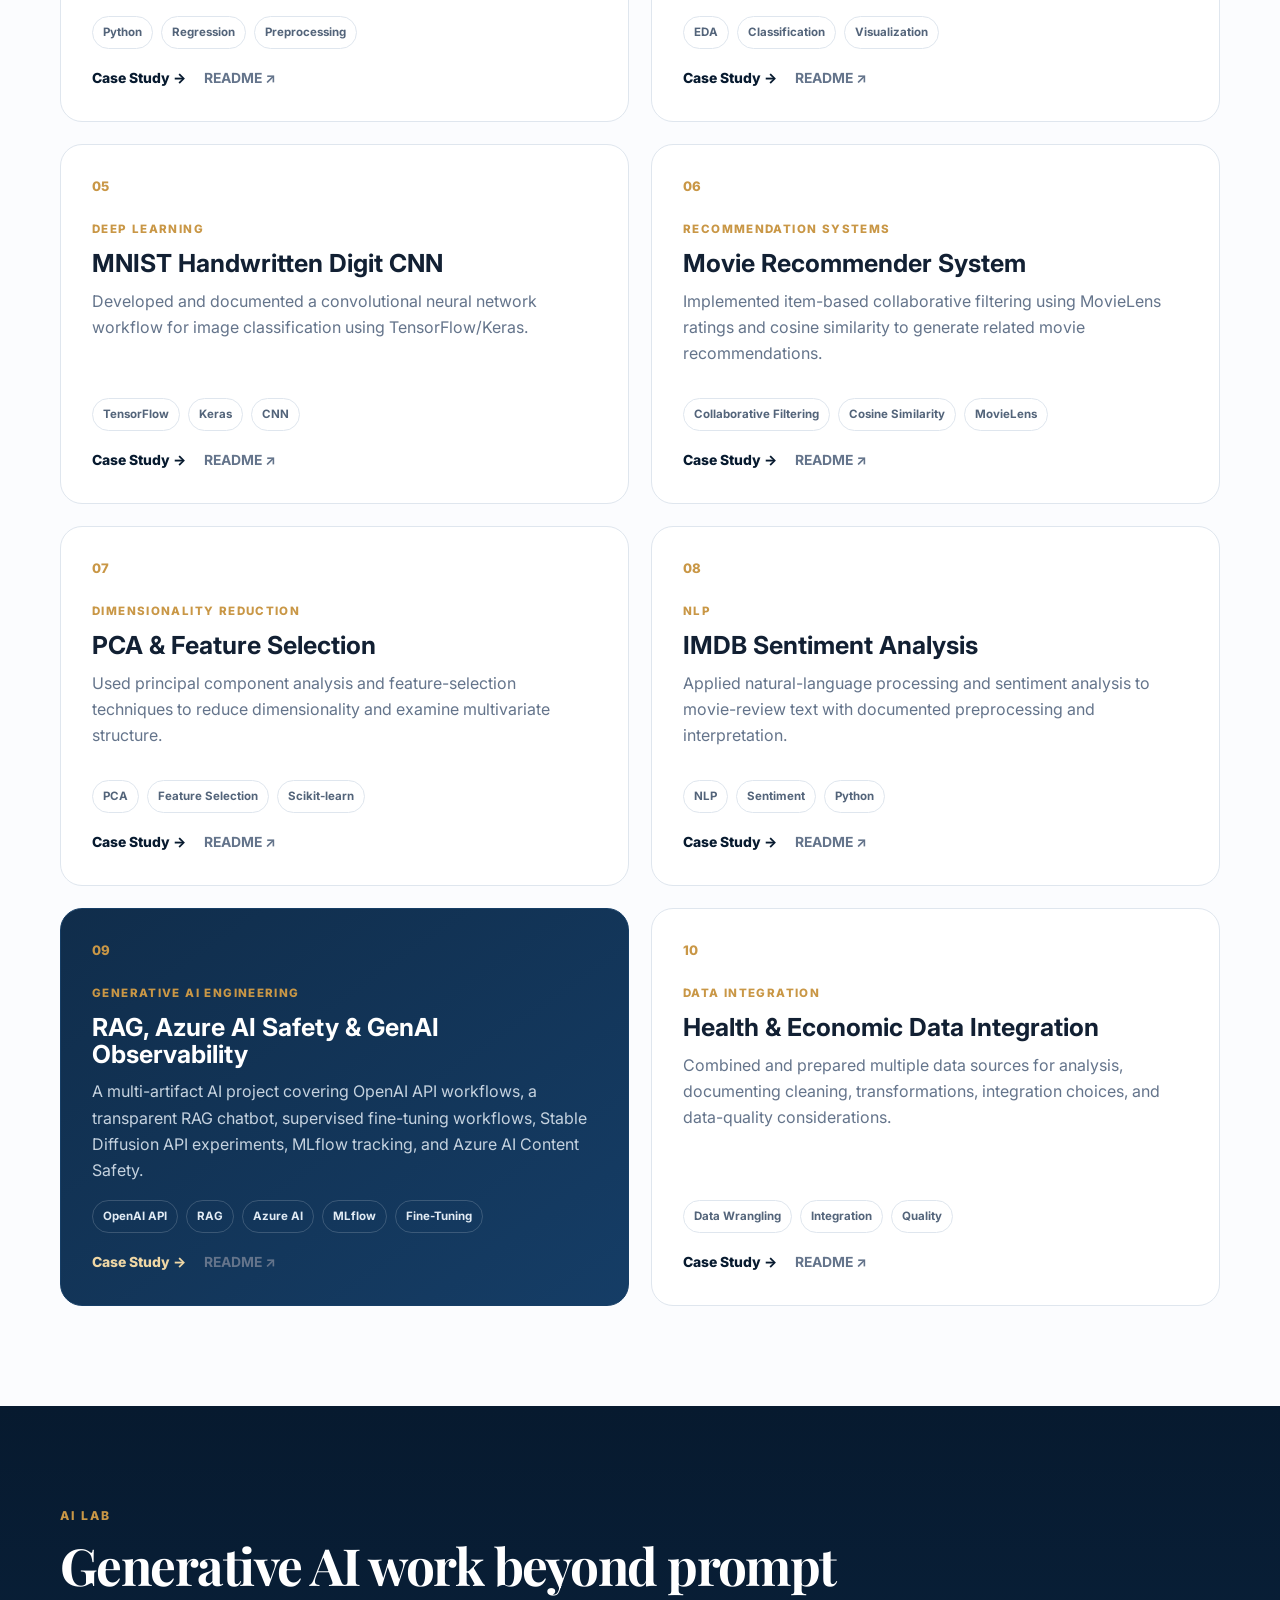
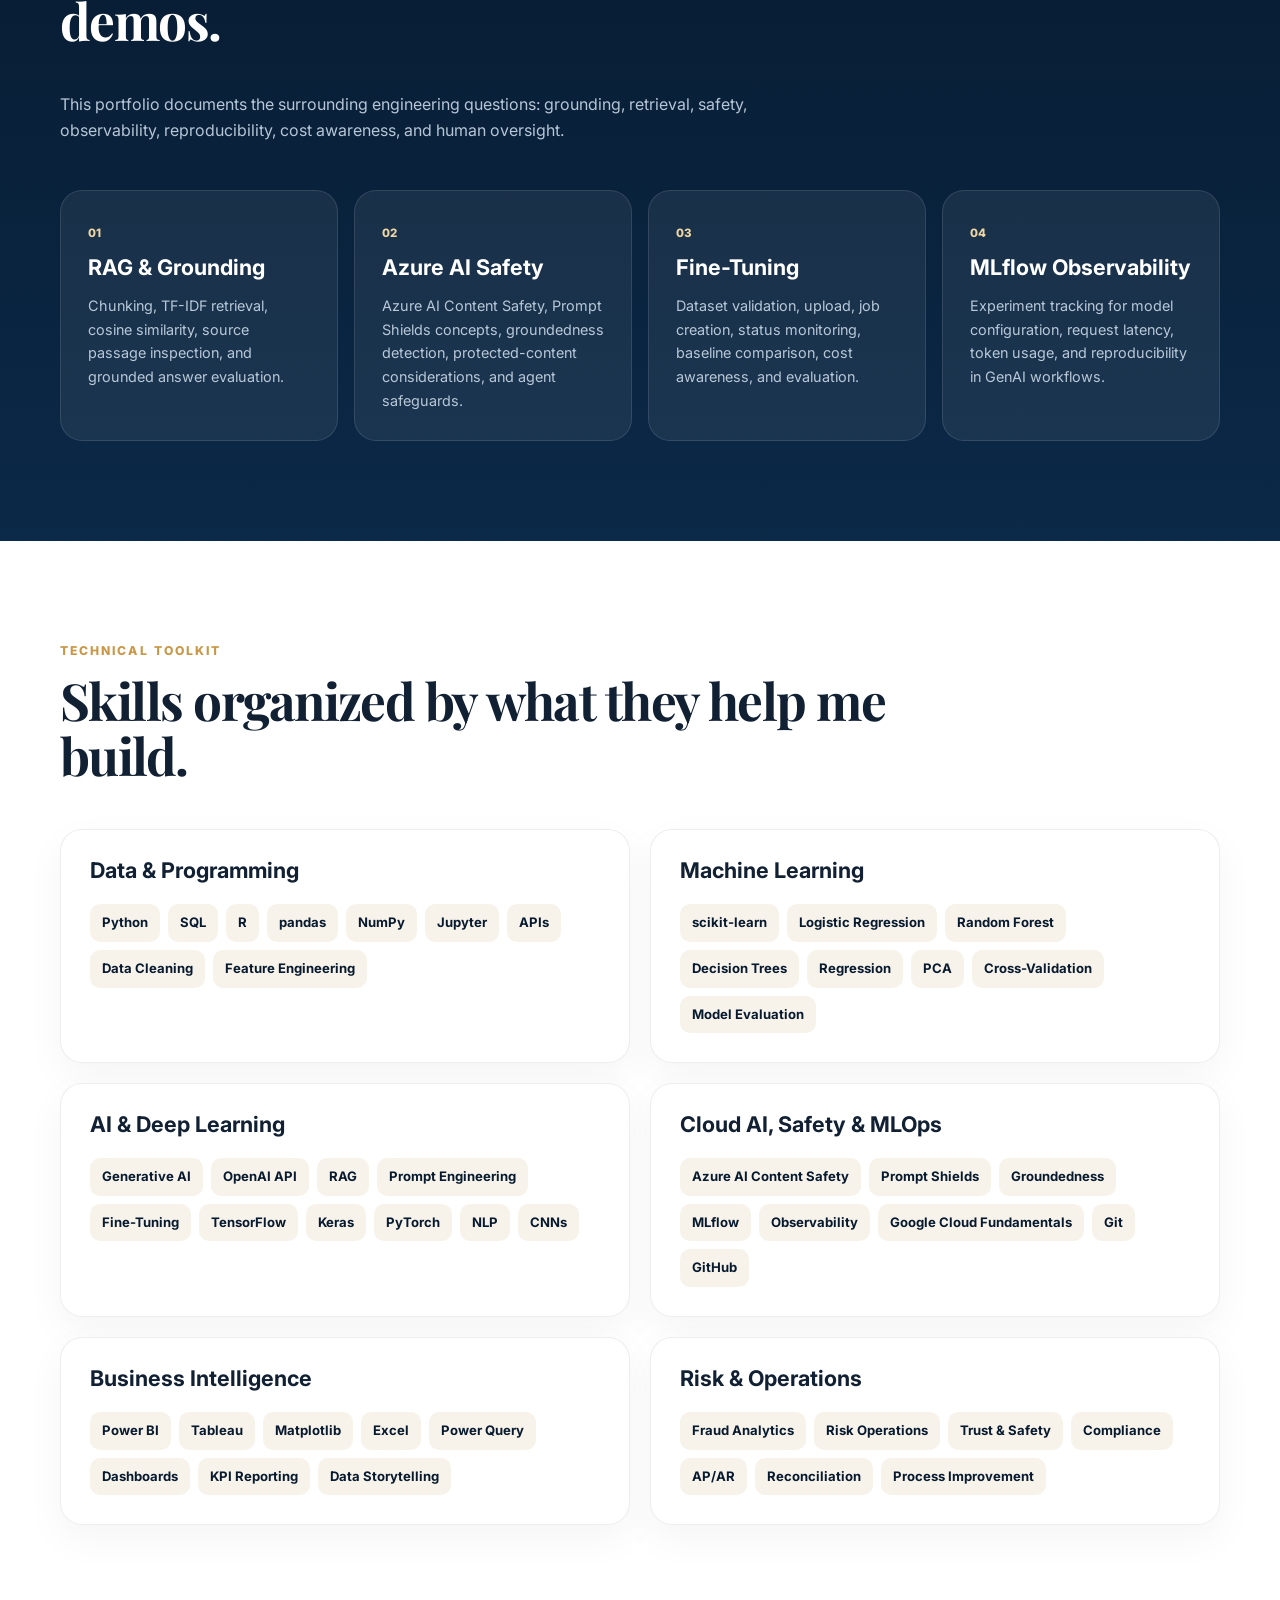
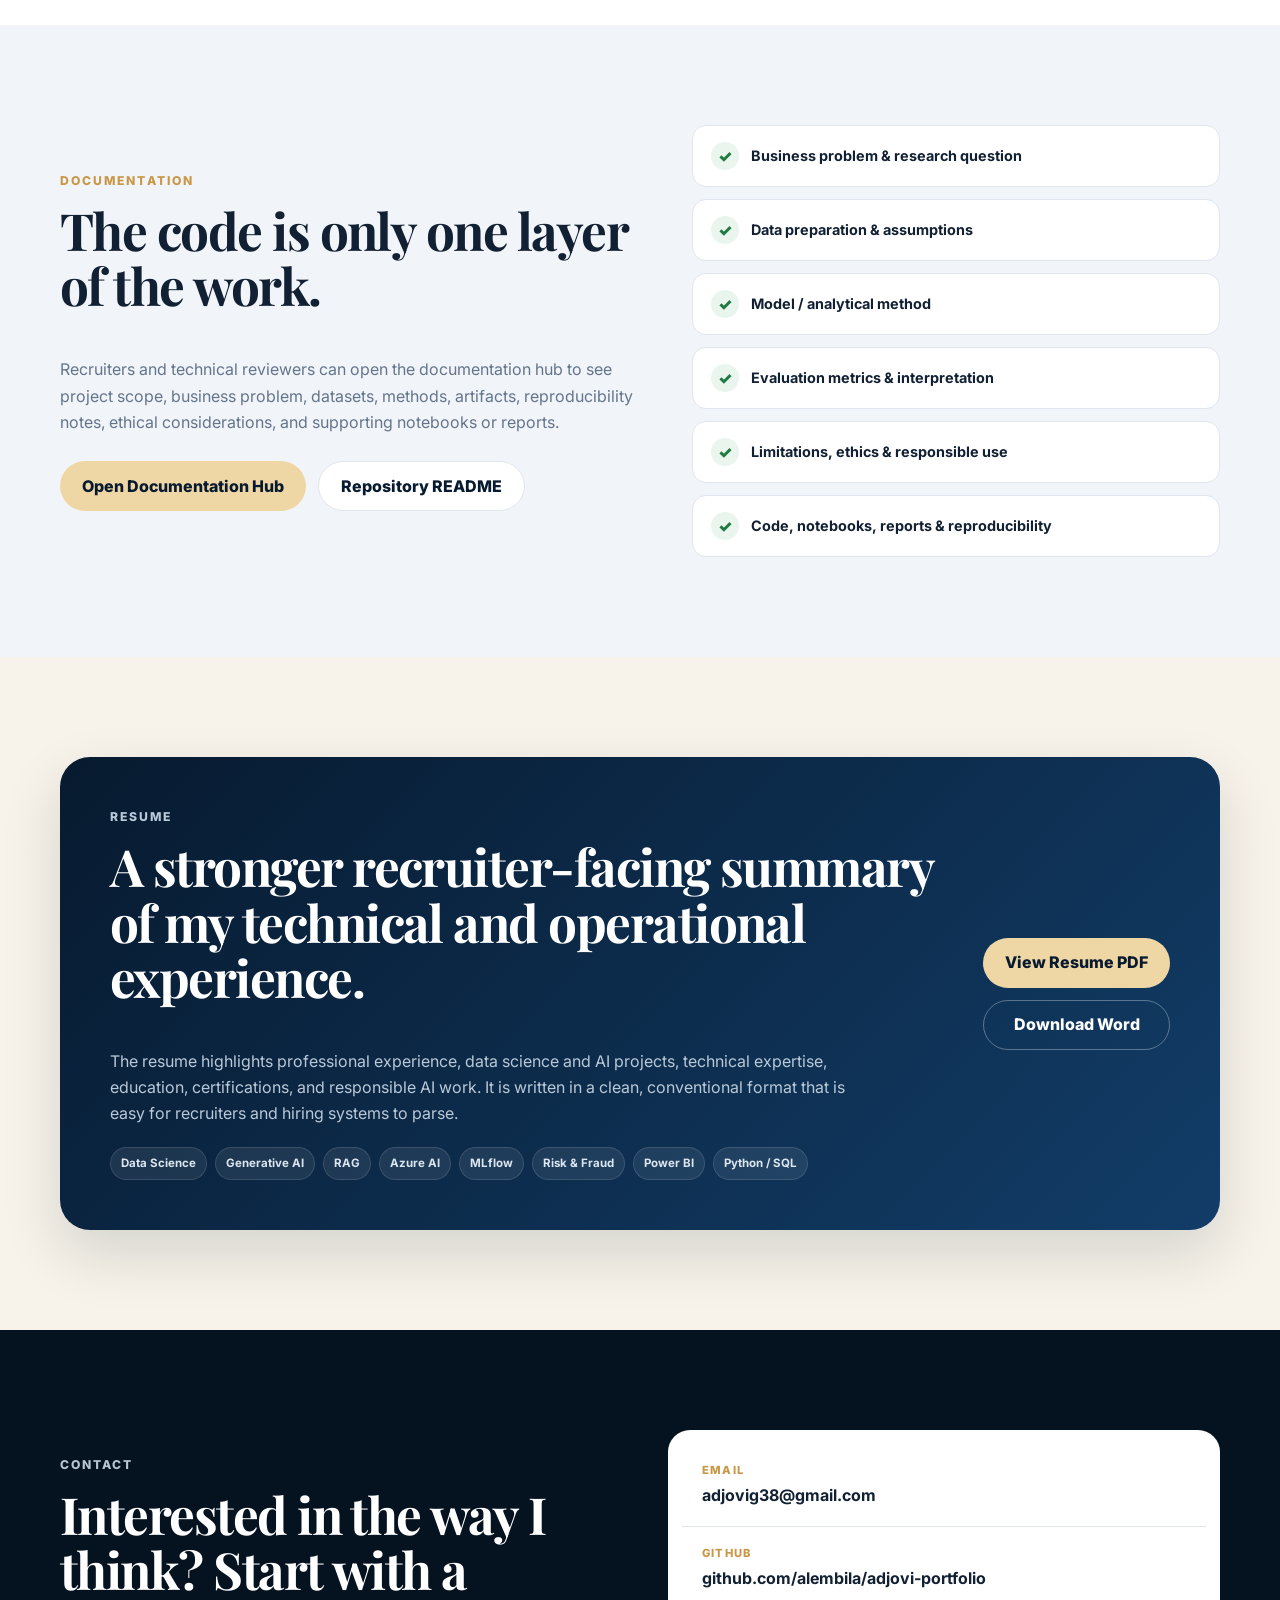
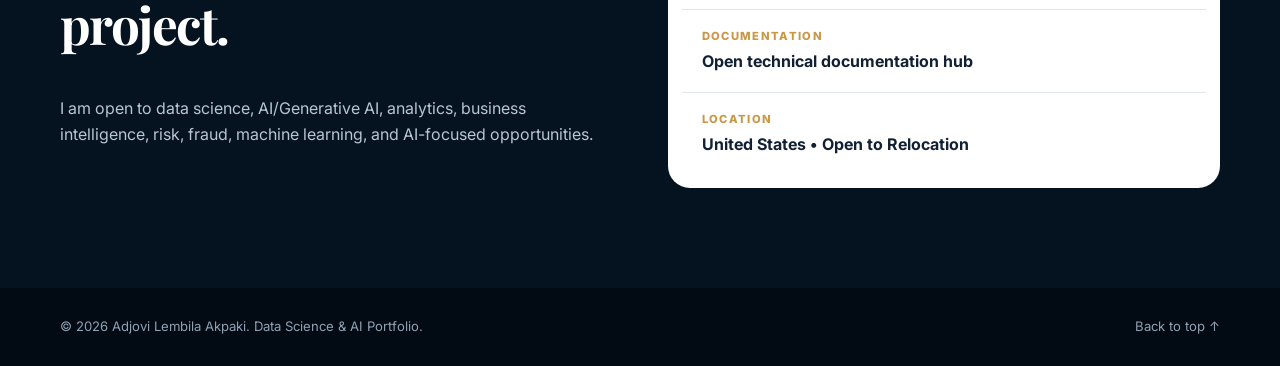
==== commit b7282cf8: "Complete DSC 680 Final Portfolio" ====
--- a/index.html
+++ b/index.html
@@ -3,8 +3,8 @@
 <head>
   <meta charset="UTF-8" />
   <meta name="viewport" content="width=device-width, initial-scale=1.0" />
-  <meta name="description" content="Adjovi Gloria's data science portfolio featuring predictive analytics, visualization, generative AI, and business-focused data projects." />
-  <title>Adjovi Gloria | Data Science Portfolio</title>
+  <meta name="description" content="Adjovi Lembila Akpaki's evidence-first data science and AI portfolio featuring machine learning, Generative AI, RAG, Azure AI safety, MLOps, analytics, and documented business projects." />
+  <title>Adjovi Lembila Akpaki | Data Science & AI Portfolio</title>
   <link rel="preconnect" href="https://fonts.googleapis.com">
   <link rel="preconnect" href="https://fonts.gstatic.com" crossorigin>
   <link href="https://fonts.googleapis.com/css2?family=Inter:wght@400;500;600;700;800&family=Playfair+Display:wght@700&display=swap" rel="stylesheet">
@@ -13,19 +13,14 @@
 <body>
   <header class="site-header">
     <nav class="nav container" aria-label="Main navigation">
-      <a class="brand" href="#home" aria-label="Go to home">
-        <span class="brand-mark">AG</span>
-        <span>Adjovi Gloria</span>
-      </a>
-
-      <button class="menu-toggle" aria-label="Open navigation menu" aria-expanded="false">
-        <span></span><span></span><span></span>
-      </button>
-
+      <a class="brand" href="#home"><span class="brand-mark">AA</span><span>Adjovi Akpaki</span></a>
+      <button class="menu-toggle" aria-label="Open navigation menu" aria-expanded="false"><span></span><span></span><span></span></button>
       <div class="nav-links">
         <a href="#about">About</a>
         <a href="#projects">Projects</a>
+        <a href="#ai-lab">AI Lab</a>
         <a href="#skills">Skills</a>
+        <a href="#documentation">Documentation</a>
         <a href="#resume">Resume</a>
         <a href="#contact" class="nav-cta">Contact</a>
       </div>
@@ -36,99 +31,67 @@
     <section id="home" class="hero">
       <div class="hero-grid container">
         <div class="hero-copy reveal">
-          <p class="eyebrow">DATA SCIENCE • ANALYTICS • GENERATIVE AI</p>
-          <h1>Turning complex data into decisions that create real business value.</h1>
-          <p class="hero-text">
-            I am Adjovi Gloria, a data science graduate student with experience across
-            business, construction, engineering, risk operations, and analytics. I build
-            practical solutions using predictive modeling, visualization, and responsible AI.
-          </p>
+          <p class="eyebrow">EVIDENCE-FIRST DATA SCIENCE • AI • ANALYTICS</p>
+          <h1>I build analytical systems that are useful, explainable, and documented.</h1>
+          <p class="hero-text">I am Adjovi Lembila Akpaki, a data science and AI professional combining graduate-level technical training with experience in risk operations, trust & safety, fraud/compliance, finance, and business workflows. My portfolio is designed as a technical dossier: each project connects a business question to data, methods, evaluation, documentation, and responsible recommendations.</p>
           <div class="hero-actions">
-            <a class="button primary" href="#projects">Explore My Projects</a>
-            <a class="button secondary" href="#contact">Connect With Me</a>
+            <a class="button primary" href="#projects">Explore 10 Projects</a>
+            <a class="button secondary" href="documentation/index.html">Open Documentation Hub</a>
           </div>
           <div class="hero-stats" aria-label="Portfolio highlights">
-            <div><strong>10</strong><span>Selected Projects</span></div>
-            <div><strong>5</strong><span>Program Areas</span></div>
+            <div><strong>10</strong><span>Documented Projects</span></div>
+            <div><strong>AI + ML</strong><span>End-to-End Workflows</span></div>
             <div><strong>4.0</strong><span>Graduate GPA</span></div>
           </div>
+          <div class="hero-stack">
+            <span>Python</span><span>SQL</span><span>scikit-learn</span><span>TensorFlow</span><span>RAG</span><span>OpenAI API</span><span>Azure AI</span><span>MLflow</span><span>Power BI</span>
+          </div>
         </div>
 
         <div class="hero-visual reveal">
-          <div class="portrait-card">
-            <div class="portrait-placeholder" role="img" aria-label="Professional portrait placeholder for Adjovi Gloria">
-              <span>AG</span>
-            </div>
-            <div class="portrait-label">
-              <strong>Adjovi Gloria</strong>
-              <span>Data Scientist & Business Problem Solver</span>
-            </div>
-          </div>
-          <div class="floating-card card-one">
-            <span class="mini-icon">↗</span>
-            <div><strong>Business Focus</strong><small>Insights designed for action</small></div>
-          </div>
-          <div class="floating-card card-two">
-            <span class="mini-icon">AI</span>
-            <div><strong>Responsible AI</strong><small>Transparent and human-centered</small></div>
-          </div>
-        </div>
+          <div class="signal-panel">
+            <div class="signal-top"><span class="live-dot"></span><span>PORTFOLIO SIGNALS</span></div>
+            <div class="signal-row"><span>Machine Learning</span><strong>Classification • Regression</strong></div>
+            <div class="signal-row"><span>Generative AI</span><strong>RAG • Prompting • Fine-Tuning</strong></div>
+            <div class="signal-row"><span>AI Safety</span><strong>Azure Content Safety • Grounding</strong></div>
+            <div class="signal-row"><span>MLOps</span><strong>MLflow • Observability</strong></div>
+            <div class="signal-row"><span>Business Analytics</span><strong>Risk • Fraud • Finance</strong></div>
+          </div>
+          <div class="floating-note note-one"><span>01</span><strong>Build</strong><small>reproducible workflows</small></div>
+          <div class="floating-note note-two"><span>02</span><strong>Evaluate</strong><small>models beyond accuracy</small></div>
+          <div class="floating-note note-three"><span>03</span><strong>Explain</strong><small>results for decisions</small></div>
+        </div>
+      </div>
+    </section>
+
+    <section class="proof-band">
+      <div class="container proof-grid">
+        <div><span>BUSINESS PROBLEM</span><strong>Start with the decision, not the algorithm.</strong></div>
+        <div><span>TECHNICAL METHOD</span><strong>Document preprocessing, modeling, and evaluation.</strong></div>
+        <div><span>RESPONSIBLE USE</span><strong>State limitations, ethics, and human oversight.</strong></div>
+        <div><span>REPRODUCIBILITY</span><strong>Keep code, reports, notebooks, and README evidence together.</strong></div>
       </div>
     </section>
 
     <section id="about" class="section about-section">
       <div class="container">
         <div class="section-heading reveal">
-          <p class="eyebrow">ABOUT ME</p>
-          <h2>A multidisciplinary analyst who connects data, technology, and operations.</h2>
-        </div>
-
+          <p class="eyebrow">ABOUT</p>
+          <h2>Technical depth with an operations mindset.</h2>
+          <p>I approach data science as a business discipline and an engineering discipline: the work should be analytically sound, understandable to stakeholders, and documented well enough for someone else to review.</p>
+        </div>
         <div class="about-grid">
           <article class="about-card reveal">
-            <h3>My Story</h3>
-            <p>
-              I am pursuing a Master of Science in Data Science and bring a background in
-              business administration, construction engineering, military surveying, risk
-              operations, and fraud analysis. This combination helps me understand both the
-              technical and operational sides of a business problem.
-            </p>
-            <p>
-              I enjoy transforming raw, complex data into clear findings that leaders can use.
-              My work includes data cleaning, predictive analytics, time-series forecasting,
-              visualization, data storytelling, machine learning, and generative AI.
-            </p>
-            <p>
-              I am especially interested in opportunities where analytics can improve
-              decision-making in construction, financial services, risk, fraud prevention,
-              workforce planning, and operational performance.
-            </p>
+            <h3>What I bring</h3>
+            <p>My graduate work spans predictive analytics, deep learning, NLP, recommender systems, Generative AI, Retrieval-Augmented Generation (RAG), OpenAI API workflows, fine-tuning, MLflow observability, Microsoft Azure AI Content Safety, visualization, and responsible AI.</p>
+            <p>My professional experience adds practical context from risk operations, trust & safety, fraud/compliance, finance, billing, and high-volume business processes. That combination helps me ask stronger questions about false positives, process burden, data quality, fairness, monitoring, and the real consequences of model decisions.</p>
           </article>
-
           <div class="about-side reveal">
-            <div class="info-card">
-              <span>Current Focus</span>
-              <strong>Applied Data Science & AI-Driven Decision Support</strong>
-            </div>
-            <div class="info-card">
-              <span>Industry Perspective</span>
-              <strong>Construction, Risk, Fraud, Business & Operations</strong>
-            </div>
-            <div class="info-card">
-              <span>Languages</span>
-              <strong>English & French</strong>
-            </div>
-            <div class="info-card">
-              <span>Location</span>
-              <strong>United States • Open to Relocation</strong>
-            </div>
-          </div>
-        </div>
-
-        <div class="value-strip reveal">
-          <div><span>01</span><strong>Analyze the business problem</strong></div>
-          <div><span>02</span><strong>Build a defensible solution</strong></div>
-          <div><span>03</span><strong>Communicate results clearly</strong></div>
-          <div><span>04</span><strong>Recommend responsible action</strong></div>
+            <div class="info-card"><span>Current Focus</span><strong>Data Science, AI & Decision Support</strong></div>
+            <div class="info-card"><span>Applied Domains</span><strong>Risk, Fraud, Finance, Workforce & Operations</strong></div>
+            <div class="info-card"><span>AI Focus</span><strong>RAG, LLM Evaluation, Azure AI Safety & MLOps</strong></div>
+            <div class="info-card"><span>Languages</span><strong>English & French</strong></div>
+          </div>
         </div>
       </div>
     </section>
@@ -137,173 +100,72 @@
       <div class="container">
         <div class="section-heading reveal">
           <p class="eyebrow">SELECTED WORK</p>
-          <h2>Projects that show technical breadth and business relevance.</h2>
-          <p>
-            These projects represent work across data preparation, predictive analytics,
-            forecasting, visualization, generative AI, and end-to-end applied data science.
-          </p>
-        </div>
-
+          <h2>Ten projects. Ten different ways to prove capability.</h2>
+          <p>Each project includes a dedicated case-study page and supporting documentation. The collection demonstrates business framing, data preparation, modeling, evaluation, interpretation, and technical communication.</p>
+        </div>
         <div class="filter-row reveal" role="group" aria-label="Project filters">
           <button class="filter active" data-filter="all">All</button>
           <button class="filter" data-filter="machine-learning">Machine Learning</button>
+          <button class="filter" data-filter="ai">AI / NLP</button>
           <button class="filter" data-filter="visualization">Visualization</button>
-          <button class="filter" data-filter="ai">Generative AI</button>
           <button class="filter" data-filter="data-prep">Data Preparation</button>
         </div>
-
         <div class="project-grid">
-          <article class="project-card featured reveal" data-category="machine-learning">
-            <div class="project-number">01</div>
-            <div class="project-content">
-              <span class="project-tag">Machine Learning</span>
-              <h3>Credit Card Fraud Detection</h3>
-              <p>
-                Compared Logistic Regression and Random Forest models for rare-event fraud
-                detection using precision, recall, F1-score, ROC-AUC, PR-AUC, and confusion matrices.
-              </p>
-              <div class="tech-list"><span>Python</span><span>Scikit-learn</span><span>Pandas</span></div>
-              <a href="projects/fraud-detection.html">View Case Study <span>→</span></a>
-            </div>
-          </article>
-
-          <article class="project-card reveal" data-category="machine-learning visualization">
-            <div class="project-number">02</div>
-            <div class="project-content">
-              <span class="project-tag">Applied Data Science</span>
-              <h3>Childcare Affordability & Workforce Participation</h3>
-              <p>
-                Examined childcare costs, affordability burden, geographic differences, and
-                female labor-force participation using regression and cross-validation.
-              </p>
-              <div class="tech-list"><span>Python</span><span>Regression</span><span>EDA</span></div>
-              <a href="projects/childcare-affordability.html">View Case Study <span>→</span></a>
-            </div>
-          </article>
-
-          <article class="project-card reveal" data-category="machine-learning">
-            <div class="project-number">03</div>
-            <div class="project-content">
-              <span class="project-tag">Time Series</span>
-              <h3>U.S. Retail Sales Forecasting</h3>
-              <p>
-                Modeled monthly retail sales using trend and seasonal information, with
-                train-test evaluation and discussion of disruption during 2020–2021.
-              </p>
-              <div class="tech-list"><span>Python</span><span>Forecasting</span><span>RMSE</span></div>
-              <a href="#" aria-label="Retail sales forecasting project link placeholder">Repository Coming Soon <span>→</span></a>
-            </div>
-          </article>
-
-          <article class="project-card reveal" data-category="visualization">
-            <div class="project-number">04</div>
-            <div class="project-content">
-              <span class="project-tag">Data Storytelling</span>
-              <h3>TSA Complaint Patterns</h3>
-              <p>
-                Combined complaint, category, subcategory, and airport data to communicate
-                operational findings to regional executives and airport managers.
-              </p>
-              <div class="tech-list"><span>Visualization</span><span>Storytelling</span><span>Operations</span></div>
-              <a href="#" aria-label="TSA complaint project link placeholder">Repository Coming Soon <span>→</span></a>
-            </div>
-          </article>
-
-          <article class="project-card reveal" data-category="visualization">
-            <div class="project-number">05</div>
-            <div class="project-content">
-              <span class="project-tag">Policy Communication</span>
-              <h3>Childcare Affordability Data Story</h3>
-              <p>
-                Translated affordability data into an executive-ready narrative focused on
-                visual hierarchy, ethical communication, and actionable recommendations.
-              </p>
-              <div class="tech-list"><span>Data Story</span><span>Ethics</span><span>Executive Audience</span></div>
-              <a href="#" aria-label="Childcare data story project link placeholder">Repository Coming Soon <span>→</span></a>
-            </div>
-          </article>
-
-          <article class="project-card reveal" data-category="ai">
-            <div class="project-number">06</div>
-            <div class="project-content">
-              <span class="project-tag">Generative AI</span>
-              <h3>Prompt Engineering Experiments</h3>
-              <p>
-                Evaluated how instructions, context, constraints, and refinement affect
-                generative AI output across multiple task types.
-              </p>
-              <div class="tech-list"><span>Prompt Design</span><span>Evaluation</span><span>OpenAI API</span></div>
-              <a href="#" aria-label="Prompt engineering project link placeholder">Repository Coming Soon <span>→</span></a>
-            </div>
-          </article>
-
-          <article class="project-card reveal" data-category="ai">
-            <div class="project-number">07</div>
-            <div class="project-content">
-              <span class="project-tag">Responsible AI</span>
-              <h3>Childcare Affordability Assistant</h3>
-              <p>
-                Tested an AI assistant for accuracy, relevance, completeness, consistency,
-                arithmetic correctness, and responsible handling of local facts.
-              </p>
-              <div class="tech-list"><span>RAG</span><span>Quality Evaluation</span><span>AI Ethics</span></div>
-              <a href="#" aria-label="AI assistant project link placeholder">Repository Coming Soon <span>→</span></a>
-            </div>
-          </article>
-
-          <article class="project-card reveal" data-category="data-prep">
-            <div class="project-number">08</div>
-            <div class="project-content">
-              <span class="project-tag">Data Preparation</span>
-              <h3>Data Cleaning & Preparation Workflow</h3>
-              <p>
-                Demonstrated missing-value handling, duplicate detection, data-type correction,
-                field standardization, and variable transformation.
-              </p>
-              <div class="tech-list"><span>Pandas</span><span>Data Quality</span><span>Feature Preparation</span></div>
-              <a href="#" aria-label="Data cleaning project link placeholder">Repository Coming Soon <span>→</span></a>
-            </div>
-          </article>
+          <article class="project-card featured reveal" data-category="machine-learning"><div class="project-number">01</div><div class="project-content"><span class="project-tag">Applied Data Science</span><h3>Employee Attrition Prediction</h3><p>Compared multiple classification models and translated workforce patterns into human-centered retention recommendations, with explicit discussion of fairness, privacy, and model limitations.</p><div class="tech-list"><span>Python</span><span>scikit-learn</span><span>ROC-AUC</span><span>Feature Importance</span></div><div class="project-links"><a href="projects/01-employee-attrition/index.html">Case Study →</a><a href="projects/01-employee-attrition/README.md">README ↗</a></div></div></article>
+          <article class="project-card reveal" data-category="machine-learning"><div class="project-number">02</div><div class="project-content"><span class="project-tag">Fraud Analytics</span><h3>Credit Card Fraud Detection</h3><p>Analyzed 339,607 transactions under severe class imbalance and evaluated the precision-recall tradeoff and operational burden of false positives.</p><div class="tech-list"><span>Random Forest</span><span>Logistic Regression</span><span>PR-AUC</span><span>Feature Engineering</span></div><div class="project-links"><a href="projects/02-credit-card-fraud/index.html">Case Study →</a><a href="projects/02-credit-card-fraud/README.md">README ↗</a></div></div></article>
+          <article class="project-card reveal" data-category="machine-learning"><div class="project-number">03</div><div class="project-content"><span class="project-tag">Regression</span><h3>Fuel Efficiency Prediction</h3><p>Built a supervised regression workflow using vehicle attributes, with data-quality review, preprocessing, modeling, and performance evaluation.</p><div class="tech-list"><span>Python</span><span>Regression</span><span>Preprocessing</span></div><div class="project-links"><a href="projects/03-fuel-efficiency/index.html">Case Study →</a><a href="projects/03-fuel-efficiency/README.md">README ↗</a></div></div></article>
+          <article class="project-card reveal" data-category="machine-learning visualization"><div class="project-number">04</div><div class="project-content"><span class="project-tag">Content Analytics</span><h3>Netflix Mature Content Prediction</h3><p>Combined EDA, preprocessing, classification, evaluation, and responsible-use analysis for streaming-content metadata.</p><div class="tech-list"><span>EDA</span><span>Classification</span><span>Visualization</span></div><div class="project-links"><a href="projects/04-netflix-content/index.html">Case Study →</a><a href="projects/04-netflix-content/README.md">README ↗</a></div></div></article>
+          <article class="project-card reveal" data-category="machine-learning ai"><div class="project-number">05</div><div class="project-content"><span class="project-tag">Deep Learning</span><h3>MNIST Handwritten Digit CNN</h3><p>Developed and documented a convolutional neural network workflow for image classification using TensorFlow/Keras.</p><div class="tech-list"><span>TensorFlow</span><span>Keras</span><span>CNN</span></div><div class="project-links"><a href="projects/05-mnist-cnn/index.html">Case Study →</a><a href="projects/05-mnist-cnn/README.md">README ↗</a></div></div></article>
+          <article class="project-card reveal" data-category="machine-learning"><div class="project-number">06</div><div class="project-content"><span class="project-tag">Recommendation Systems</span><h3>Movie Recommender System</h3><p>Implemented item-based collaborative filtering using MovieLens ratings and cosine similarity to generate related movie recommendations.</p><div class="tech-list"><span>Collaborative Filtering</span><span>Cosine Similarity</span><span>MovieLens</span></div><div class="project-links"><a href="projects/06-recommender-system/index.html">Case Study →</a><a href="projects/06-recommender-system/README.md">README ↗</a></div></div></article>
+          <article class="project-card reveal" data-category="machine-learning data-prep"><div class="project-number">07</div><div class="project-content"><span class="project-tag">Dimensionality Reduction</span><h3>PCA & Feature Selection</h3><p>Used principal component analysis and feature-selection techniques to reduce dimensionality and examine multivariate structure.</p><div class="tech-list"><span>PCA</span><span>Feature Selection</span><span>Scikit-learn</span></div><div class="project-links"><a href="projects/07-pca-feature-selection/index.html">Case Study →</a><a href="projects/07-pca-feature-selection/README.md">README ↗</a></div></div></article>
+          <article class="project-card reveal" data-category="ai machine-learning"><div class="project-number">08</div><div class="project-content"><span class="project-tag">NLP</span><h3>IMDB Sentiment Analysis</h3><p>Applied natural-language processing and sentiment analysis to movie-review text with documented preprocessing and interpretation.</p><div class="tech-list"><span>NLP</span><span>Sentiment</span><span>Python</span></div><div class="project-links"><a href="projects/08-imdb-sentiment/index.html">Case Study →</a><a href="projects/08-imdb-sentiment/README.md">README ↗</a></div></div></article>
+          <article class="project-card ai-feature reveal" data-category="ai"><div class="project-number">09</div><div class="project-content"><span class="project-tag">Generative AI Engineering</span><h3>RAG, Azure AI Safety & GenAI Observability</h3><p>A multi-artifact AI project covering OpenAI API workflows, a transparent RAG chatbot, supervised fine-tuning workflows, Stable Diffusion API experiments, MLflow tracking, and Azure AI Content Safety.</p><div class="tech-list"><span>OpenAI API</span><span>RAG</span><span>Azure AI</span><span>MLflow</span><span>Fine-Tuning</span></div><div class="project-links"><a href="projects/09-generative-ai-azure/index.html">Case Study →</a><a href="projects/09-generative-ai-azure/README.md">README ↗</a></div></div></article>
+          <article class="project-card reveal" data-category="data-prep visualization"><div class="project-number">10</div><div class="project-content"><span class="project-tag">Data Integration</span><h3>Health & Economic Data Integration</h3><p>Combined and prepared multiple data sources for analysis, documenting cleaning, transformations, integration choices, and data-quality considerations.</p><div class="tech-list"><span>Data Wrangling</span><span>Integration</span><span>Quality</span></div><div class="project-links"><a href="projects/10-health-economic-integration/index.html">Case Study →</a><a href="projects/10-health-economic-integration/README.md">README ↗</a></div></div></article>
+        </div>
+      </div>
+    </section>
+
+    <section id="ai-lab" class="section ai-lab-section">
+      <div class="container">
+        <div class="section-heading reveal"><p class="eyebrow">AI LAB</p><h2>Generative AI work beyond prompt demos.</h2><p>This portfolio documents the surrounding engineering questions: grounding, retrieval, safety, observability, reproducibility, cost awareness, and human oversight.</p></div>
+        <div class="lab-grid">
+          <article class="lab-card reveal"><span>01</span><h3>RAG & Grounding</h3><p>Chunking, TF-IDF retrieval, cosine similarity, source passage inspection, and grounded answer evaluation.</p></article>
+          <article class="lab-card reveal"><span>02</span><h3>Azure AI Safety</h3><p>Azure AI Content Safety, Prompt Shields concepts, groundedness detection, protected-content considerations, and agent safeguards.</p></article>
+          <article class="lab-card reveal"><span>03</span><h3>Fine-Tuning</h3><p>Dataset validation, upload, job creation, status monitoring, baseline comparison, cost awareness, and evaluation.</p></article>
+          <article class="lab-card reveal"><span>04</span><h3>MLflow Observability</h3><p>Experiment tracking for model configuration, request latency, token usage, and reproducibility in GenAI workflows.</p></article>
         </div>
       </div>
     </section>
 
     <section id="skills" class="section skills-section">
       <div class="container">
-        <div class="section-heading reveal">
-          <p class="eyebrow">TECHNICAL TOOLKIT</p>
-          <h2>Skills built for the full analytics lifecycle.</h2>
-        </div>
-
+        <div class="section-heading reveal"><p class="eyebrow">TECHNICAL TOOLKIT</p><h2>Skills organized by what they help me build.</h2></div>
         <div class="skills-grid">
-          <article class="skill-card reveal">
-            <h3>Programming & Data</h3>
-            <div class="skill-tags">
-              <span>Python</span><span>SQL</span><span>R</span><span>Pandas</span>
-              <span>NumPy</span><span>Excel</span><span>Power Query</span>
-            </div>
-          </article>
-          <article class="skill-card reveal">
-            <h3>Machine Learning</h3>
-            <div class="skill-tags">
-              <span>Scikit-learn</span><span>Regression</span><span>Classification</span>
-              <span>Clustering</span><span>Time Series</span><span>TensorFlow</span><span>PyTorch</span>
-            </div>
-          </article>
-          <article class="skill-card reveal">
-            <h3>Visualization & BI</h3>
-            <div class="skill-tags">
-              <span>Power BI</span><span>Tableau</span><span>Matplotlib</span>
-              <span>Data Storytelling</span><span>Dashboard Design</span>
-            </div>
-          </article>
-          <article class="skill-card reveal">
-            <h3>AI & Workflow Tools</h3>
-            <div class="skill-tags">
-              <span>Generative AI</span><span>Prompt Engineering</span><span>RAG</span>
-              <span>OpenAI API</span><span>GitHub</span><span>Jupyter</span><span>Git</span>
-            </div>
-          </article>
+          <article class="skill-card reveal"><h3>Data & Programming</h3><div class="skill-tags"><span>Python</span><span>SQL</span><span>R</span><span>pandas</span><span>NumPy</span><span>Jupyter</span><span>APIs</span><span>Data Cleaning</span><span>Feature Engineering</span></div></article>
+          <article class="skill-card reveal"><h3>Machine Learning</h3><div class="skill-tags"><span>scikit-learn</span><span>Logistic Regression</span><span>Random Forest</span><span>Decision Trees</span><span>Regression</span><span>PCA</span><span>Cross-Validation</span><span>Model Evaluation</span></div></article>
+          <article class="skill-card reveal"><h3>AI & Deep Learning</h3><div class="skill-tags"><span>Generative AI</span><span>OpenAI API</span><span>RAG</span><span>Prompt Engineering</span><span>Fine-Tuning</span><span>TensorFlow</span><span>Keras</span><span>PyTorch</span><span>NLP</span><span>CNNs</span></div></article>
+          <article class="skill-card reveal"><h3>Cloud AI, Safety & MLOps</h3><div class="skill-tags"><span>Azure AI Content Safety</span><span>Prompt Shields</span><span>Groundedness</span><span>MLflow</span><span>Observability</span><span>Google Cloud Fundamentals</span><span>Git</span><span>GitHub</span></div></article>
+          <article class="skill-card reveal"><h3>Business Intelligence</h3><div class="skill-tags"><span>Power BI</span><span>Tableau</span><span>Matplotlib</span><span>Excel</span><span>Power Query</span><span>Dashboards</span><span>KPI Reporting</span><span>Data Storytelling</span></div></article>
+          <article class="skill-card reveal"><h3>Risk & Operations</h3><div class="skill-tags"><span>Fraud Analytics</span><span>Risk Operations</span><span>Trust & Safety</span><span>Compliance</span><span>AP/AR</span><span>Reconciliation</span><span>Process Improvement</span></div></article>
+        </div>
+      </div>
+    </section>
+
+    <section id="documentation" class="section docs-section">
+      <div class="container docs-grid">
+        <div class="docs-copy reveal">
+          <p class="eyebrow">DOCUMENTATION</p>
+          <h2>The code is only one layer of the work.</h2>
+          <p>Recruiters and technical reviewers can open the documentation hub to see project scope, business problem, datasets, methods, artifacts, reproducibility notes, ethical considerations, and supporting notebooks or reports.</p>
+          <div class="docs-actions"><a class="button primary" href="documentation/index.html">Open Documentation Hub</a><a class="button light" href="README.md">Repository README</a></div>
+        </div>
+        <div class="docs-checklist reveal">
+          <div><span>✓</span><strong>Business problem & research question</strong></div>
+          <div><span>✓</span><strong>Data preparation & assumptions</strong></div>
+          <div><span>✓</span><strong>Model / analytical method</strong></div>
+          <div><span>✓</span><strong>Evaluation metrics & interpretation</strong></div>
+          <div><span>✓</span><strong>Limitations, ethics & responsible use</strong></div>
+          <div><span>✓</span><strong>Code, notebooks, reports & reproducibility</strong></div>
         </div>
       </div>
     </section>
@@ -312,58 +174,28 @@
       <div class="container resume-box reveal">
         <div>
           <p class="eyebrow">RESUME</p>
-          <h2>Experience that connects analytics with real operations.</h2>
-          <p>
-            My professional background includes construction and field engineering, military
-            surveying, risk operations, compliance, fraud analysis, finance, and technical site support.
-          </p>
-        </div>
-        <a class="button primary" href="assets/Adjovi-Gloria-Resume.pdf" download>
-          Download Resume
-        </a>
+          <h2>A stronger recruiter-facing summary of my technical and operational experience.</h2>
+          <p>The resume highlights professional experience, data science and AI projects, technical expertise, education, certifications, and responsible AI work. It is written in a clean, conventional format that is easy for recruiters and hiring systems to parse.</p>
+          <div class="resume-highlights"><span>Data Science</span><span>Generative AI</span><span>RAG</span><span>Azure AI</span><span>MLflow</span><span>Risk & Fraud</span><span>Power BI</span><span>Python / SQL</span></div>
+        </div>
+        <div class="resume-actions"><a class="button primary" href="assets/Adjovi-Gloria-Resume.pdf" target="_blank">View Resume PDF</a><a class="button secondary" href="assets/Adjovi-Gloria-Resume-Editable.docx" download>Download Word</a></div>
       </div>
     </section>
 
     <section id="contact" class="section contact-section">
       <div class="container contact-grid">
-        <div class="contact-copy reveal">
-          <p class="eyebrow">CONTACT</p>
-          <h2>Let’s turn a business question into a data-driven solution.</h2>
-          <p>
-            I am open to data science, analytics, business intelligence, risk, fraud,
-            construction analytics, and AI-focused opportunities.
-          </p>
-        </div>
-
+        <div class="contact-copy reveal"><p class="eyebrow">CONTACT</p><h2>Interested in the way I think? Start with a project.</h2><p>I am open to data science, AI/Generative AI, analytics, business intelligence, risk, fraud, machine learning, and AI-focused opportunities.</p></div>
         <div class="contact-card reveal">
-          <a href="mailto:YOUR_EMAIL@example.com">
-            <span>Email</span>
-            <strong>YOUR_EMAIL@example.com</strong>
-          </a>
-          <a href="https://www.linkedin.com/in/YOUR-LINKEDIN" target="_blank" rel="noopener">
-            <span>LinkedIn</span>
-            <strong>linkedin.com/in/YOUR-LINKEDIN</strong>
-          </a>
-          <a href="https://github.com/YOUR-GITHUB" target="_blank" rel="noopener">
-            <span>GitHub</span>
-            <strong>github.com/YOUR-GITHUB</strong>
-          </a>
-          <div>
-            <span>Location</span>
-            <strong>United States • Open to Relocation</strong>
-          </div>
+          <a href="mailto:adjovig38@gmail.com"><span>Email</span><strong>adjovig38@gmail.com</strong></a>
+          <a href="https://github.com/alembila/adjovi-portfolio" target="_blank" rel="noopener"><span>GitHub</span><strong>github.com/alembila/adjovi-portfolio</strong></a>
+          <a href="documentation/index.html"><span>Documentation</span><strong>Open technical documentation hub</strong></a>
+          <div><span>Location</span><strong>United States • Open to Relocation</strong></div>
         </div>
       </div>
     </section>
   </main>
 
-  <footer>
-    <div class="container footer-content">
-      <p>© <span id="year"></span> Adjovi Gloria. Built for DSC 680 Portfolio Milestone 2.</p>
-      <a href="#home">Back to top ↑</a>
-    </div>
-  </footer>
-
+  <footer><div class="container footer-content"><p>© <span id="year"></span> Adjovi Lembila Akpaki. Data Science & AI Portfolio.</p><a href="#home">Back to top ↑</a></div></footer>
   <script src="script.js"></script>
 </body>
 </html>
--- a/style.css
+++ b/style.css
@@ -1,249 +1,17 @@
-:root {
-  --navy: #081a2f;
-  --navy-2: #102b4c;
-  --cream: #f6f1e8;
-  --white: #ffffff;
-  --ink: #142033;
-  --muted: #607085;
-  --gold: #c89a4b;
-  --gold-light: #ead7b2;
-  --line: #dfe5ec;
-  --shadow: 0 20px 60px rgba(8, 26, 47, 0.12);
-  --radius: 22px;
-}
-
-* { box-sizing: border-box; }
-html { scroll-behavior: smooth; }
-body {
-  margin: 0;
-  font-family: "Inter", sans-serif;
-  color: var(--ink);
-  background: var(--white);
-  line-height: 1.7;
-}
-a { color: inherit; text-decoration: none; }
-button { font: inherit; }
-img { max-width: 100%; }
-.container { width: min(1160px, calc(100% - 40px)); margin: 0 auto; }
-.section { padding: 105px 0; }
-.eyebrow {
-  margin: 0 0 14px;
-  color: var(--gold);
-  font-size: .78rem;
-  font-weight: 800;
-  letter-spacing: .18em;
-}
-h1, h2, h3 { margin-top: 0; line-height: 1.15; }
-h1 {
-  max-width: 850px;
-  margin-bottom: 24px;
-  font-family: "Playfair Display", serif;
-  font-size: clamp(3rem, 6vw, 5.4rem);
-  letter-spacing: -.04em;
-}
-h2 {
-  max-width: 800px;
-  margin-bottom: 18px;
-  font-family: "Playfair Display", serif;
-  font-size: clamp(2.25rem, 4vw, 3.75rem);
-  letter-spacing: -.03em;
-}
-h3 { font-size: 1.35rem; }
-p { color: var(--muted); }
-.site-header {
-  position: fixed;
-  z-index: 100;
-  top: 0;
-  width: 100%;
-  background: rgba(255,255,255,.88);
-  border-bottom: 1px solid rgba(223,229,236,.75);
-  backdrop-filter: blur(16px);
-}
-.nav { min-height: 76px; display: flex; align-items: center; justify-content: space-between; }
-.brand { display: flex; align-items: center; gap: 12px; font-weight: 800; }
-.brand-mark {
-  display: grid; place-items: center; width: 40px; height: 40px;
-  color: white; background: var(--navy); border-radius: 12px; font-size: .85rem;
-}
-.nav-links { display: flex; align-items: center; gap: 28px; font-weight: 600; font-size: .93rem; }
-.nav-links a:hover { color: var(--gold); }
-.nav-cta { padding: 10px 17px; color: white !important; background: var(--navy); border-radius: 999px; }
-.menu-toggle { display: none; border: 0; background: transparent; cursor: pointer; }
-.menu-toggle span { display:block; width:24px; height:2px; margin:5px; background:var(--navy); }
-
-.hero {
-  min-height: 100vh;
-  padding: 145px 0 85px;
-  color: white;
-  background:
-    radial-gradient(circle at 76% 20%, rgba(200,154,75,.24), transparent 25%),
-    linear-gradient(135deg, #061527 0%, #102b4c 70%, #19395f 100%);
-  display: flex; align-items: center; overflow: hidden;
-}
-.hero-grid { display: grid; grid-template-columns: 1.35fr .65fr; gap: 70px; align-items: center; }
-.hero h1 { color: white; }
-.hero-text { max-width: 720px; color: #c9d4e3; font-size: 1.08rem; }
-.hero-actions { display: flex; gap: 14px; margin: 34px 0 44px; flex-wrap: wrap; }
-.button {
-  display: inline-flex; align-items: center; justify-content: center;
-  min-height: 52px; padding: 0 24px; border-radius: 999px; font-weight: 800;
-  transition: transform .2s ease, box-shadow .2s ease;
-}
-.button:hover { transform: translateY(-2px); box-shadow: 0 12px 30px rgba(0,0,0,.18); }
-.button.primary { color: var(--navy); background: var(--gold-light); }
-.button.secondary { color: white; border: 1px solid rgba(255,255,255,.34); }
-.hero-stats { display: flex; gap: 42px; flex-wrap: wrap; }
-.hero-stats div { display: grid; }
-.hero-stats strong { font-size: 1.65rem; color: white; }
-.hero-stats span { color: #98a9bd; font-size: .82rem; }
-.hero-visual { position: relative; min-height: 490px; display: grid; place-items: center; }
-.portrait-card {
-  width: min(370px, 100%); padding: 16px; background: rgba(255,255,255,.09);
-  border: 1px solid rgba(255,255,255,.14); border-radius: 34px; box-shadow: var(--shadow);
-  transform: rotate(2deg);
-}
-.portrait-placeholder {
-  height: 380px; display: grid; place-items: center; border-radius: 24px;
-  background:
-    radial-gradient(circle at 50% 35%, rgba(255,255,255,.22), transparent 18%),
-    linear-gradient(145deg, #d9b977, #a47131);
-}
-.portrait-placeholder span {
-  display: grid; place-items: center; width: 135px; height: 135px;
-  border: 3px solid rgba(255,255,255,.7); border-radius: 50%;
-  font-family: "Playfair Display"; font-size: 3rem; color: white;
-}
-.portrait-label { display: grid; gap: 2px; padding: 16px 8px 5px; }
-.portrait-label span { color: #aebdce; font-size: .82rem; }
-.floating-card {
-  position: absolute; display: flex; gap: 12px; align-items: center;
-  width: 210px; padding: 14px; color: var(--ink); background: white; border-radius: 17px;
-  box-shadow: var(--shadow);
-}
-.floating-card div { display: grid; }
-.floating-card small { color: var(--muted); }
-.mini-icon {
-  display: grid; place-items: center; min-width: 42px; height: 42px;
-  color: white; background: var(--navy); border-radius: 13px; font-weight: 800;
-}
-.card-one { left: -45px; top: 95px; }
-.card-two { right: -35px; bottom: 65px; }
-
-.section-heading { margin-bottom: 50px; }
-.section-heading > p:last-child { max-width: 760px; }
-.about-section { background: var(--cream); }
-.about-grid { display: grid; grid-template-columns: 1.2fr .8fr; gap: 28px; }
-.about-card, .info-card, .skill-card {
-  background: white; border: 1px solid rgba(8,26,47,.06); border-radius: var(--radius); box-shadow: 0 14px 40px rgba(8,26,47,.05);
-}
-.about-card { padding: 42px; }
-.about-card p:last-child { margin-bottom: 0; }
-.about-side { display: grid; gap: 16px; }
-.info-card { padding: 23px 26px; display: grid; gap: 5px; }
-.info-card span { color: var(--gold); font-size: .75rem; font-weight: 800; letter-spacing: .12em; text-transform: uppercase; }
-.value-strip {
-  margin-top: 28px; display: grid; grid-template-columns: repeat(4,1fr);
-  overflow: hidden; background: var(--navy); border-radius: var(--radius);
-}
-.value-strip div { min-height: 130px; padding: 25px; display: grid; align-content: center; gap: 8px; border-right: 1px solid rgba(255,255,255,.1); }
-.value-strip div:last-child { border: 0; }
-.value-strip span { color: var(--gold-light); font-size: .8rem; }
-.value-strip strong { color: white; font-size: .92rem; }
-
-.projects-section { background: #fbfcfe; }
-.filter-row { display: flex; gap: 10px; flex-wrap: wrap; margin-bottom: 30px; }
-.filter {
-  padding: 10px 17px; color: var(--muted); background: white; border: 1px solid var(--line);
-  border-radius: 999px; cursor: pointer; font-weight: 700;
-}
-.filter.active, .filter:hover { color: white; background: var(--navy); border-color: var(--navy); }
-.project-grid { display: grid; grid-template-columns: repeat(2,1fr); gap: 22px; }
-.project-card {
-  min-height: 345px; padding: 32px; display: flex; flex-direction: column;
-  background: white; border: 1px solid var(--line); border-radius: var(--radius);
-  transition: transform .25s ease, box-shadow .25s ease;
-}
-.project-card:hover { transform: translateY(-6px); box-shadow: var(--shadow); }
-.project-card.featured { color: white; background: var(--navy); border-color: var(--navy); }
-.project-card.featured p { color: #b9c6d7; }
-.project-card.featured .tech-list span { color: #dbe6f2; border-color: rgba(255,255,255,.18); }
-.project-card.featured a { color: var(--gold-light); }
-.project-number { margin-bottom: 25px; color: var(--gold); font-weight: 800; font-size: .82rem; }
-.project-content { height: 100%; display: flex; flex-direction: column; }
-.project-tag { color: var(--gold); font-size: .75rem; font-weight: 800; letter-spacing: .12em; text-transform: uppercase; }
-.project-card h3 { margin: 12px 0 12px; font-size: 1.55rem; }
-.project-card p { margin-top: 0; }
-.tech-list { display: flex; gap: 8px; flex-wrap: wrap; margin: auto 0 20px; }
-.tech-list span { padding: 6px 10px; color: #53647a; border: 1px solid var(--line); border-radius: 999px; font-size: .73rem; font-weight: 700; }
-.project-card a { color: var(--navy); font-weight: 800; }
-.project-card[hidden] { display: none; }
-
-.skills-section { background: white; }
-.skills-grid { display: grid; grid-template-columns: repeat(2,1fr); gap: 22px; }
-.skill-card { padding: 30px; }
-.skill-tags { display: flex; flex-wrap: wrap; gap: 9px; }
-.skill-tags span { padding: 9px 13px; color: var(--navy); background: var(--cream); border-radius: 10px; font-size: .84rem; font-weight: 700; }
-
-.resume-section { background: var(--cream); }
-.resume-box {
-  padding: 52px; display: grid; grid-template-columns: 1fr auto; gap: 35px;
-  align-items: center; color: white; background: var(--navy); border-radius: 30px;
-}
-.resume-box h2 { color: white; }
-.resume-box p { max-width: 750px; color: #b8c5d4; }
-.resume-box .button { white-space: nowrap; }
-
-.contact-section { background: var(--navy); }
-.contact-grid { display: grid; grid-template-columns: 1fr 1fr; gap: 55px; align-items: center; }
-.contact-copy h2 { color: white; }
-.contact-copy p { color: #b8c5d4; }
-.contact-card { padding: 14px; background: white; border-radius: var(--radius); }
-.contact-card a, .contact-card > div {
-  padding: 18px 20px; display: grid; gap: 3px; border-bottom: 1px solid var(--line);
-}
-.contact-card > *:last-child { border-bottom: 0; }
-.contact-card span { color: var(--gold); font-size: .72rem; font-weight: 800; letter-spacing: .12em; text-transform: uppercase; }
-.contact-card strong { overflow-wrap: anywhere; }
-.contact-card a:hover { background: #f7f9fc; border-radius: 12px; }
-
-footer { padding: 30px 0; background: #051120; }
-.footer-content { display: flex; justify-content: space-between; gap: 20px; align-items: center; }
-footer p, footer a { margin: 0; color: #9cabbc; font-size: .84rem; }
-
-.reveal { opacity: 0; transform: translateY(20px); transition: opacity .6s ease, transform .6s ease; }
-.reveal.visible { opacity: 1; transform: translateY(0); }
-
-@media (max-width: 900px) {
-  .menu-toggle { display: block; }
-  .nav-links {
-    position: absolute; top: 76px; left: 20px; right: 20px; padding: 20px;
-    display: none; flex-direction: column; align-items: stretch;
-    background: white; border: 1px solid var(--line); border-radius: 18px; box-shadow: var(--shadow);
-  }
-  .nav-links.open { display: flex; }
-  .hero-grid, .about-grid, .contact-grid, .resume-box { grid-template-columns: 1fr; }
-  .hero { padding-top: 130px; }
-  .hero-visual { min-height: 430px; }
-  .project-grid, .skills-grid { grid-template-columns: 1fr; }
-  .value-strip { grid-template-columns: repeat(2,1fr); }
-  .resume-box { text-align: left; }
-  .resume-box .button { justify-self: start; }
-}
-
-@media (max-width: 560px) {
-  .container { width: min(100% - 28px, 1160px); }
-  .section { padding: 78px 0; }
-  h1 { font-size: 2.75rem; }
-  h2 { font-size: 2.25rem; }
-  .hero-stats { gap: 22px; }
-  .hero-visual { min-height: 370px; }
-  .portrait-placeholder { height: 300px; }
-  .floating-card { width: 185px; padding: 10px; font-size: .82rem; }
-  .card-one { left: -5px; top: 80px; }
-  .card-two { right: -3px; bottom: 30px; }
-  .value-strip { grid-template-columns: 1fr; }
-  .value-strip div { min-height: 95px; border-right: 0; border-bottom: 1px solid rgba(255,255,255,.1); }
-  .about-card, .project-card, .skill-card { padding: 25px; }
-  .resume-box { padding: 30px; }
-  .footer-content { align-items: flex-start; flex-direction: column; }
-}
+:root{--navy:#071a2f;--navy2:#0d2d4d;--ink:#122033;--muted:#64748b;--gold:#c99746;--gold-light:#efd7a5;--cream:#f7f3ea;--paper:#fbfcfe;--line:#dfe6ee;--white:#fff;--radius:22px;--shadow:0 24px 60px rgba(5,20,38,.14)}
+*{box-sizing:border-box}html{scroll-behavior:smooth}body{margin:0;font-family:Inter,Arial,sans-serif;color:var(--ink);background:white;line-height:1.65}a{color:inherit;text-decoration:none}.container{width:min(1160px,calc(100% - 40px));margin:auto}.section{padding:100px 0}.eyebrow{margin:0 0 12px;color:var(--gold);font-size:.76rem;font-weight:800;letter-spacing:.17em;text-transform:uppercase}h1,h2,h3{margin-top:0;line-height:1.08}h1,h2{font-family:"Playfair Display",serif}h1{font-size:clamp(3rem,6vw,5.7rem);letter-spacing:-.04em}h2{font-size:clamp(2.2rem,4vw,3.7rem);letter-spacing:-.03em}h3{font-size:1.35rem}p{color:var(--muted)}
+.site-header{position:fixed;z-index:100;top:0;width:100%;background:rgba(255,255,255,.9);border-bottom:1px solid rgba(223,230,238,.8);backdrop-filter:blur(16px)}.nav{min-height:76px;display:flex;align-items:center;justify-content:space-between}.brand{display:flex;align-items:center;gap:12px;font-weight:800}.brand-mark{display:grid;place-items:center;width:42px;height:42px;color:white;background:linear-gradient(135deg,var(--navy),var(--navy2));border-radius:13px;font-size:.8rem;box-shadow:0 8px 20px rgba(7,26,47,.18)}.nav-links{display:flex;align-items:center;gap:22px;font-weight:700;font-size:.88rem}.nav-links a:hover{color:var(--gold)}.nav-cta{padding:10px 17px;color:white!important;background:var(--navy);border-radius:999px}.menu-toggle{display:none;border:0;background:transparent;cursor:pointer}.menu-toggle span{display:block;width:24px;height:2px;margin:5px;background:var(--navy)}
+.hero{min-height:100vh;padding:145px 0 90px;color:white;background:radial-gradient(circle at 79% 18%,rgba(201,151,70,.23),transparent 23%),radial-gradient(circle at 14% 72%,rgba(57,115,166,.14),transparent 30%),linear-gradient(135deg,#04111f 0%,#0b2744 63%,#13395f 100%);display:flex;align-items:center;overflow:hidden}.hero-grid{display:grid;grid-template-columns:1.28fr .72fr;gap:65px;align-items:center}.hero h1{color:white;max-width:800px}.hero-text{max-width:760px;color:#c9d4e3;font-size:1.08rem}.hero-actions{display:flex;gap:14px;margin:30px 0 36px;flex-wrap:wrap}.button{display:inline-flex;align-items:center;justify-content:center;min-height:50px;padding:0 22px;border-radius:999px;font-weight:800;transition:.2s}.button:hover{transform:translateY(-2px);box-shadow:0 14px 32px rgba(0,0,0,.17)}.button.primary{color:var(--navy);background:var(--gold-light)}.button.secondary{color:white;border:1px solid rgba(255,255,255,.32)}.button.light{color:var(--navy);background:white;border:1px solid var(--line)}.hero-stats{display:flex;gap:38px;flex-wrap:wrap}.hero-stats div{display:grid}.hero-stats strong{font-size:1.42rem;color:white}.hero-stats span{color:#9fb1c4;font-size:.8rem}.hero-stack{display:flex;flex-wrap:wrap;gap:8px;margin-top:28px}.hero-stack span{padding:6px 10px;border:1px solid rgba(255,255,255,.14);border-radius:999px;color:#cbd8e6;font-size:.72rem;font-weight:700;background:rgba(255,255,255,.04)}
+.hero-visual{position:relative;min-height:520px;display:grid;place-items:center}.signal-panel{width:min(410px,100%);padding:26px;border:1px solid rgba(255,255,255,.16);background:linear-gradient(180deg,rgba(255,255,255,.10),rgba(255,255,255,.055));border-radius:30px;box-shadow:var(--shadow);backdrop-filter:blur(10px)}.signal-top{display:flex;align-items:center;gap:9px;color:#d9e4ef;font-size:.72rem;font-weight:800;letter-spacing:.14em;margin-bottom:20px}.live-dot{width:9px;height:9px;background:#7fd4a5;border-radius:50%;box-shadow:0 0 0 5px rgba(127,212,165,.12)}.signal-row{padding:16px 0;border-top:1px solid rgba(255,255,255,.1);display:grid;gap:2px}.signal-row span{color:#aebed0;font-size:.76rem}.signal-row strong{color:white;font-size:.95rem}.floating-note{position:absolute;width:185px;padding:13px 15px;background:white;border-radius:16px;box-shadow:var(--shadow);display:grid}.floating-note span{color:var(--gold);font-size:.7rem;font-weight:800}.floating-note strong{color:var(--navy)}.floating-note small{color:var(--muted)}.note-one{left:-42px;top:75px}.note-two{right:-30px;top:210px}.note-three{left:-15px;bottom:55px}
+.proof-band{background:#061527;color:white;border-top:1px solid rgba(255,255,255,.08)}.proof-grid{display:grid;grid-template-columns:repeat(4,1fr)}.proof-grid div{padding:26px 24px;border-right:1px solid rgba(255,255,255,.09);display:grid;gap:5px}.proof-grid div:last-child{border-right:0}.proof-grid span{color:var(--gold-light);font-size:.68rem;font-weight:800;letter-spacing:.12em}.proof-grid strong{font-size:.86rem;color:#e8eff6}
+.section-heading{margin-bottom:46px;max-width:850px}.section-heading>p:last-child{max-width:760px}.about-section{background:var(--cream)}.about-grid{display:grid;grid-template-columns:1.2fr .8fr;gap:28px}.about-card,.info-card,.skill-card,.lab-card{background:white;border:1px solid rgba(8,26,47,.07);border-radius:var(--radius);box-shadow:0 14px 40px rgba(8,26,47,.045)}.about-card{padding:42px}.about-side{display:grid;gap:15px}.info-card{padding:22px 25px;display:grid;gap:5px}.info-card span{color:var(--gold);font-size:.72rem;font-weight:800;letter-spacing:.12em;text-transform:uppercase}
+.projects-section{background:var(--paper)}.filter-row{display:flex;gap:10px;flex-wrap:wrap;margin-bottom:30px}.filter{padding:10px 17px;color:var(--muted);background:white;border:1px solid var(--line);border-radius:999px;cursor:pointer;font-weight:700}.filter.active,.filter:hover{color:white;background:var(--navy);border-color:var(--navy)}.project-grid{display:grid;grid-template-columns:repeat(2,1fr);gap:22px}.project-card{min-height:360px;padding:31px;display:flex;flex-direction:column;background:white;border:1px solid var(--line);border-radius:var(--radius);transition:.25s;position:relative;overflow:hidden}.project-card:before{content:"";position:absolute;inset:0 auto 0 0;width:4px;background:transparent}.project-card:hover{transform:translateY(-6px);box-shadow:var(--shadow)}.project-card:hover:before{background:var(--gold)}.project-card.featured{color:white;background:var(--navy);border-color:var(--navy)}.project-card.featured p{color:#bccadd}.project-card.ai-feature{background:linear-gradient(145deg,#102d4b,#153d66);color:white;border-color:#163e66}.project-card.ai-feature p{color:#c5d2df}.project-card.ai-feature .tech-list span,.project-card.featured .tech-list span{color:#e1ebf4;border-color:rgba(255,255,255,.17)}.project-card.ai-feature a,.project-card.featured a{color:var(--gold-light)}.project-number{margin-bottom:22px;color:var(--gold);font-weight:800;font-size:.82rem}.project-content{height:100%;display:flex;flex-direction:column}.project-tag{color:var(--gold);font-size:.72rem;font-weight:800;letter-spacing:.12em;text-transform:uppercase}.project-card h3{margin:11px 0 11px;font-size:1.55rem}.project-card p{margin-top:0}.tech-list{display:flex;gap:8px;flex-wrap:wrap;margin:auto 0 18px}.tech-list span{padding:6px 10px;color:#53647a;border:1px solid var(--line);border-radius:999px;font-size:.72rem;font-weight:700}.project-links{display:flex;gap:18px;align-items:center;flex-wrap:wrap}.project-links a{color:var(--navy);font-weight:800;font-size:.87rem}.project-links a:last-child{color:var(--muted);font-weight:700}.project-card[hidden]{display:none}
+.ai-lab-section{background:linear-gradient(180deg,#071a2f,#0b2948);color:white}.ai-lab-section h2{color:white}.ai-lab-section .section-heading p:last-child{color:#b7c6d6}.lab-grid{display:grid;grid-template-columns:repeat(4,1fr);gap:16px}.lab-card{padding:27px;background:rgba(255,255,255,.065);border-color:rgba(255,255,255,.11);box-shadow:none}.lab-card span{color:var(--gold-light);font-size:.72rem;font-weight:800}.lab-card h3{color:white;margin:12px 0 8px}.lab-card p{color:#b8c8d7;margin-bottom:0;font-size:.9rem}
+.skills-section{background:white}.skills-grid{display:grid;grid-template-columns:repeat(2,1fr);gap:20px}.skill-card{padding:29px}.skill-tags{display:flex;flex-wrap:wrap;gap:8px}.skill-tags span{padding:8px 12px;color:var(--navy);background:var(--cream);border-radius:10px;font-size:.82rem;font-weight:700}
+.docs-section{background:#f1f5f9}.docs-grid{display:grid;grid-template-columns:1fr .9fr;gap:45px;align-items:center}.docs-actions{display:flex;gap:12px;flex-wrap:wrap;margin-top:26px}.docs-checklist{display:grid;gap:12px}.docs-checklist div{display:flex;align-items:center;gap:12px;padding:16px 18px;background:white;border:1px solid var(--line);border-radius:14px}.docs-checklist span{display:grid;place-items:center;min-width:28px;height:28px;background:#eaf5ed;color:#217a42;border-radius:50%;font-weight:900}.docs-checklist strong{font-size:.9rem}
+.resume-section{background:var(--cream)}.resume-box{padding:50px;display:grid;grid-template-columns:1fr auto;gap:36px;align-items:center;color:white;background:linear-gradient(135deg,#071a2f,#123d68);border-radius:30px;box-shadow:var(--shadow)}.resume-box h2{color:white}.resume-box p{max-width:760px;color:#bac9d8}.resume-highlights{display:flex;flex-wrap:wrap;gap:8px;margin-top:20px}.resume-highlights span{padding:6px 10px;border-radius:999px;background:rgba(255,255,255,.08);border:1px solid rgba(255,255,255,.12);color:#dce6ef;font-size:.72rem;font-weight:700}.resume-actions{display:grid;gap:12px}.resume-actions .button{white-space:nowrap}
+.contact-section{background:#051321}.contact-grid{display:grid;grid-template-columns:1fr 1fr;gap:55px;align-items:center}.contact-copy h2{color:white}.contact-copy p{color:#b7c5d4}.contact-card{padding:14px;background:white;border-radius:var(--radius)}.contact-card a,.contact-card>div{padding:17px 20px;display:grid;gap:3px;border-bottom:1px solid var(--line)}.contact-card>*:last-child{border-bottom:0}.contact-card span{color:var(--gold);font-size:.7rem;font-weight:800;letter-spacing:.12em;text-transform:uppercase}.contact-card strong{overflow-wrap:anywhere}.contact-card a:hover{background:#f7f9fc;border-radius:12px}
+footer{padding:28px 0;background:#020b13}.footer-content{display:flex;justify-content:space-between;gap:20px;align-items:center}footer p,footer a{margin:0;color:#8fa1b4;font-size:.82rem}.reveal{opacity:0;transform:translateY(18px);transition:opacity .6s ease,transform .6s ease}.reveal.visible{opacity:1;transform:translateY(0)}
+@media(max-width:1000px){.nav-links{gap:13px;font-size:.8rem}.hero-grid,.about-grid,.docs-grid,.contact-grid,.resume-box{grid-template-columns:1fr}.hero-visual{min-height:470px}.lab-grid{grid-template-columns:repeat(2,1fr)}.proof-grid{grid-template-columns:repeat(2,1fr)}.proof-grid div:nth-child(2){border-right:0}.project-grid,.skills-grid{grid-template-columns:1fr}.resume-actions{display:flex;flex-wrap:wrap}}
+@media(max-width:820px){.menu-toggle{display:block}.nav-links{position:absolute;top:76px;left:20px;right:20px;padding:20px;display:none;flex-direction:column;align-items:stretch;background:white;border:1px solid var(--line);border-radius:18px;box-shadow:var(--shadow)}.nav-links.open{display:flex}.hero{padding-top:125px}.hero-grid{grid-template-columns:1fr}.hero-visual{min-height:430px}.note-one{left:4px}.note-two{right:4px}.note-three{left:25px}}
+@media(max-width:560px){.container{width:min(100% - 28px,1160px)}.section{padding:76px 0}h1{font-size:3rem}h2{font-size:2.2rem}.hero-stats{gap:20px}.hero-visual{min-height:390px}.signal-panel{padding:20px}.floating-note{width:155px;font-size:.78rem}.proof-grid,.lab-grid{grid-template-columns:1fr}.proof-grid div{border-right:0;border-bottom:1px solid rgba(255,255,255,.09)}.project-card,.about-card,.skill-card{padding:24px}.resume-box{padding:29px}.resume-actions{display:grid}.footer-content{align-items:flex-start;flex-direction:column}}
